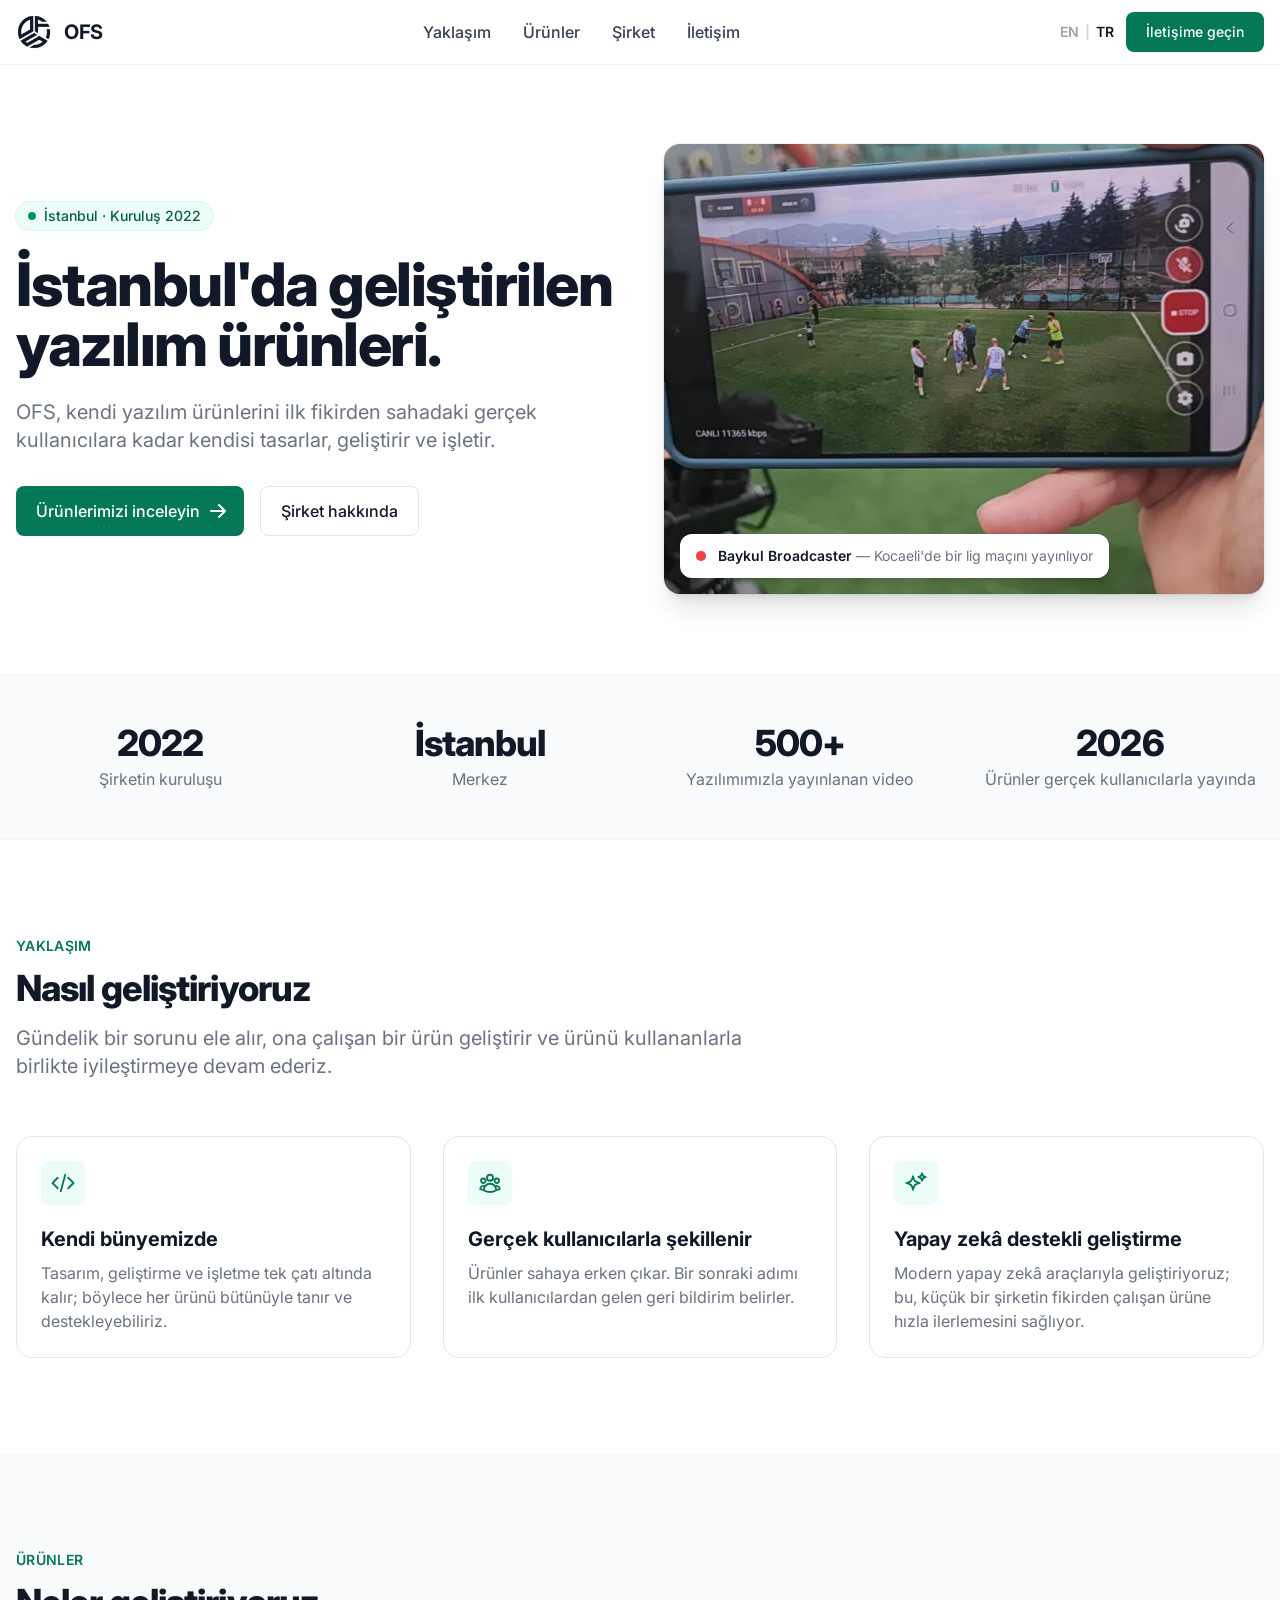
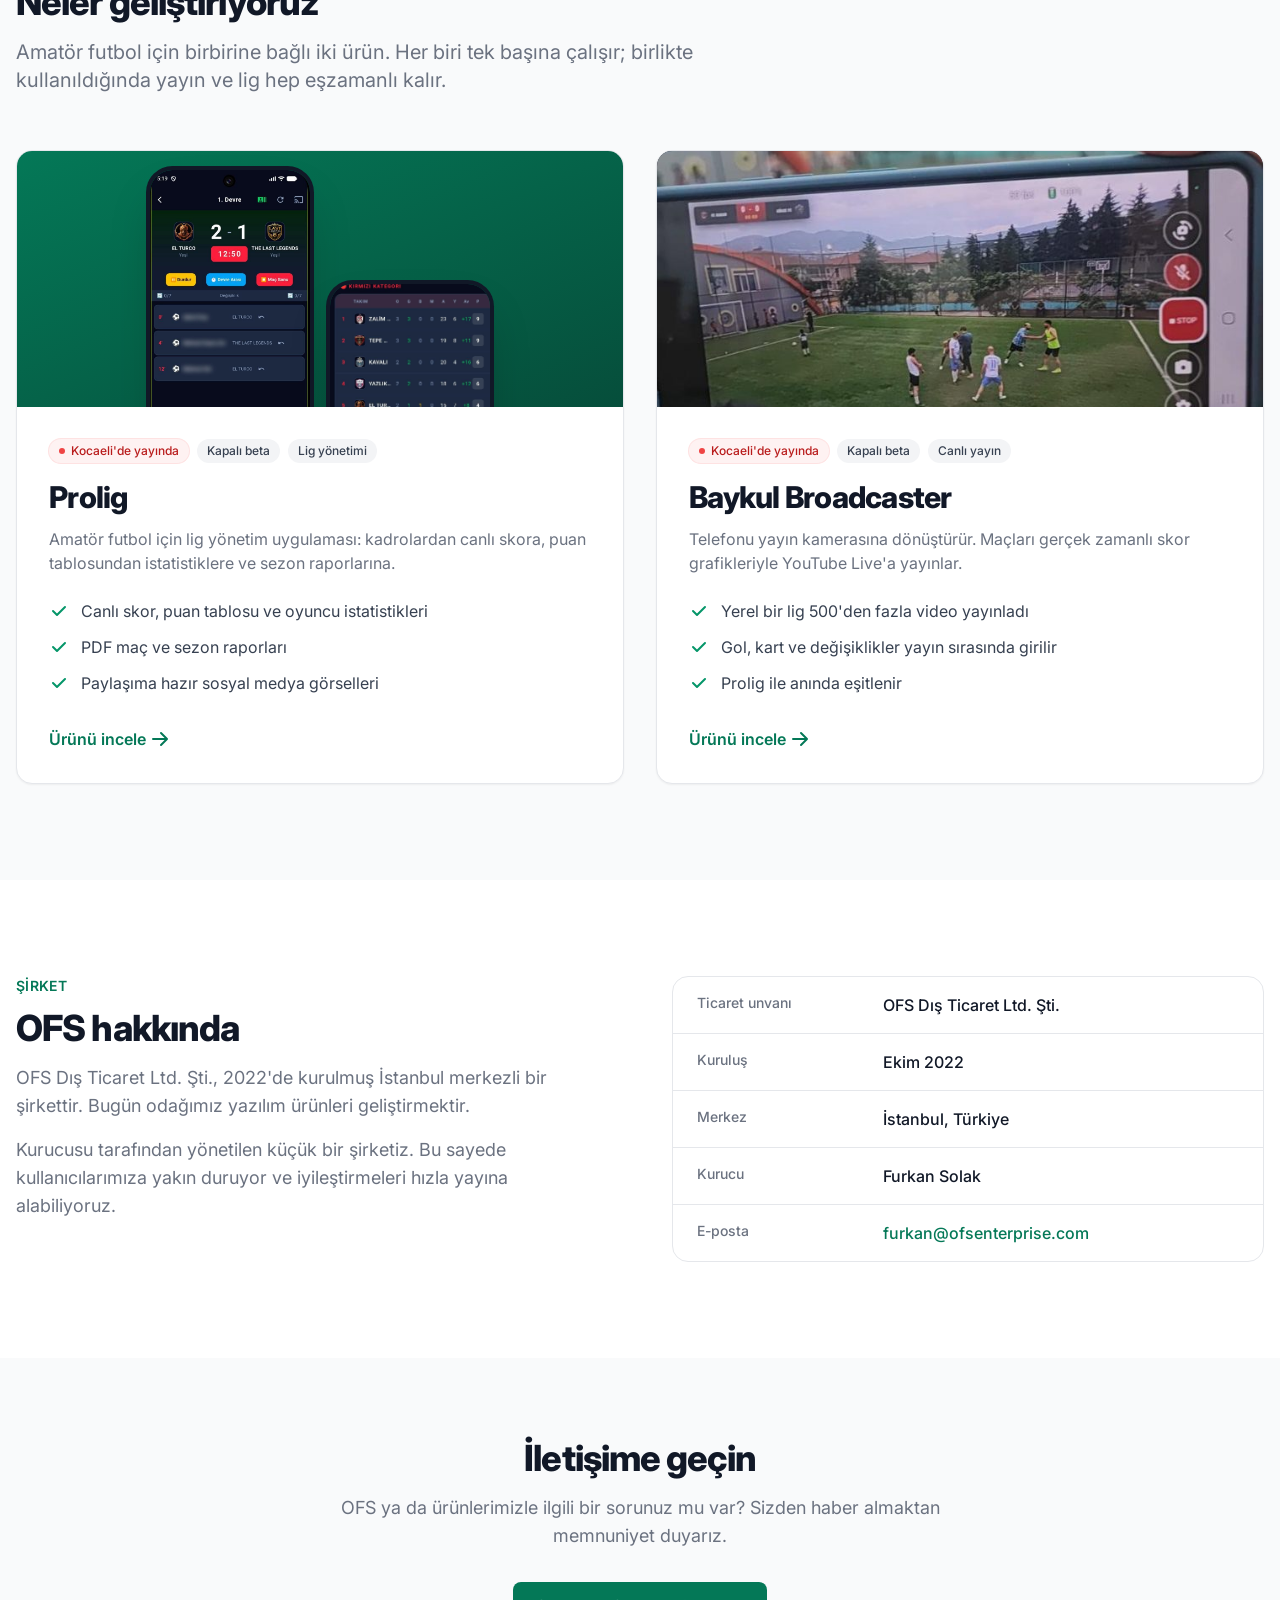
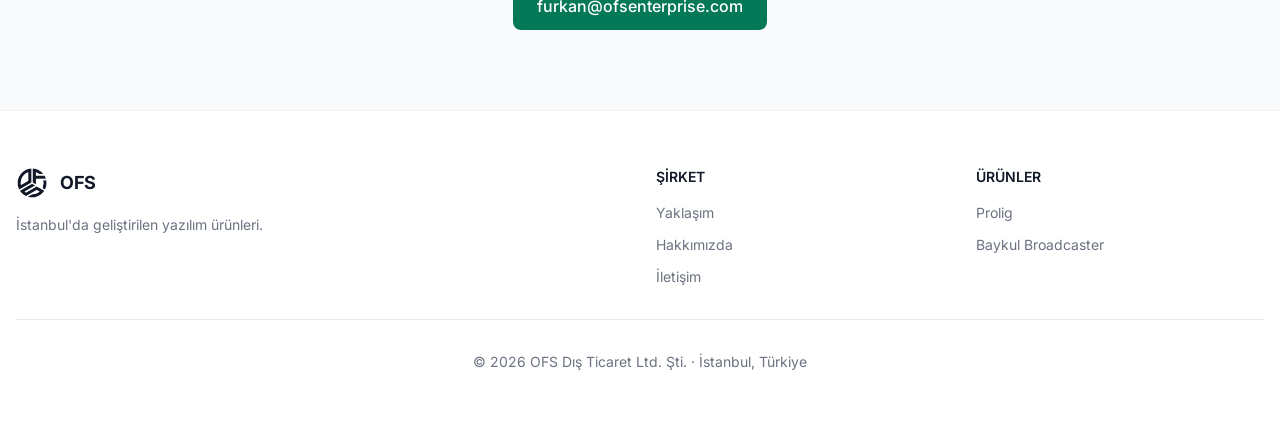
==== tr/index.html @ 73d11f39 "Add Turkish version with EN/TR language switcher - Turkish pages under /tr/ generated from the Engli" ====
<!DOCTYPE html>
<html lang="tr" class="scroll-smooth">
<head>
    <meta charset="UTF-8">
    <meta name="viewport" content="width=device-width, initial-scale=1.0">
    <title>OFS — İstanbul'da geliştirilen yazılım ürünleri</title>
    <meta name="description" content="OFS Dış Ticaret Ltd. Şti., kendi yazılım ürünlerini tasarlayan, geliştiren ve işleten İstanbul merkezli bir şirkettir.">

    <!-- www -> apex (path'i kaybetmeden) -->
    <script>
      if (window.location.hostname === 'www.ofsenterprise.com') {
        window.location.replace('https://ofsenterprise.com' + window.location.pathname + window.location.search + window.location.hash);
      }
    </script>

    <meta property="og:title" content="OFS — İstanbul&#x27;da geliştirilen yazılım ürünleri">
    <meta property="og:description" content="Kendi yazılım ürünlerini tasarlayan, geliştiren ve işleten İstanbul merkezli bir şirket.">
    <meta property="og:url" content="https://ofsenterprise.com/tr/">
    <meta property="og:type" content="website">
    <meta property="og:image" content="https://ofsenterprise.com/images/app/streaming-pitch.jpg">
    <link rel="icon" type="image/png" href="../images/favicon.png">

    <link rel="preconnect" href="https://fonts.googleapis.com">
    <link rel="preconnect" href="https://fonts.gstatic.com" crossorigin>
    <link href="https://fonts.googleapis.com/css2?family=Inter:wght@400;500;600;700;800&display=swap" rel="stylesheet">
    <link rel="alternate" hreflang="tr" href="https://ofsenterprise.com/tr/">
    <link rel="alternate" hreflang="en" href="https://ofsenterprise.com/">
    <link href="../assets/site.css" rel="stylesheet">
</head>
<body class="text-gray-900 antialiased bg-white">

    <header class="fixed z-30 w-full bg-white/90 backdrop-blur border-b border-gray-100">
        <nav class="py-3">
            <div class="flex flex-wrap items-center justify-between max-w-screen-xl px-4 mx-auto">
                <a href="/tr/" class="flex items-center">
                    <img src="../images/ofs-logo.png" class="mr-3 w-9 h-9" width="36" height="36" alt="OFS logosu">
                    <span class="self-center text-xl font-bold tracking-tight whitespace-nowrap">OFS</span>
                </a>
                <div class="flex items-center lg:order-2">
                    <div class="flex items-center mr-3 text-sm font-semibold" data-lang-switch><a href="../" hreflang="en" lang="en" class="text-gray-400 hover:text-emerald-700" title="English">EN</a><span class="mx-1.5 text-gray-300">|</span><span class="text-gray-900">TR</span></div>
                    <a href="#contact" class="hidden sm:inline-block text-white bg-emerald-700 hover:bg-emerald-800 focus:ring-4 focus:ring-emerald-300 font-medium rounded-lg text-sm px-4 lg:px-5 py-2 lg:py-2.5 focus:outline-none">İletişime geçin</a>
                    <button id="menu-toggle" type="button" class="inline-flex items-center p-2 ml-2 text-sm text-gray-500 rounded-lg lg:hidden hover:bg-gray-100 focus:outline-none focus:ring-2 focus:ring-gray-200" aria-controls="main-menu" aria-expanded="false">
                        <span class="sr-only">Menüyü aç</span>
                        <svg class="w-6 h-6" fill="currentColor" viewBox="0 0 20 20" xmlns="http://www.w3.org/2000/svg"><path fill-rule="evenodd" d="M3 5a1 1 0 011-1h12a1 1 0 110 2H4a1 1 0 01-1-1zM3 10a1 1 0 011-1h12a1 1 0 110 2H4a1 1 0 01-1-1zM3 15a1 1 0 011-1h12a1 1 0 110 2H4a1 1 0 01-1-1z" clip-rule="evenodd"></path></svg>
                    </button>
                </div>
                <div class="items-center justify-between hidden w-full lg:flex lg:w-auto lg:order-1" id="main-menu">
                    <ul class="flex flex-col mt-4 font-medium lg:flex-row lg:space-x-8 lg:mt-0">
                        <li><a href="#approach" class="block py-2 pl-3 pr-4 text-gray-700 border-b border-gray-100 hover:bg-gray-50 lg:hover:bg-transparent lg:border-0 lg:hover:text-emerald-700 lg:p-0">Yaklaşım</a></li>
                        <li><a href="#products" class="block py-2 pl-3 pr-4 text-gray-700 border-b border-gray-100 hover:bg-gray-50 lg:hover:bg-transparent lg:border-0 lg:hover:text-emerald-700 lg:p-0">Ürünler</a></li>
                        <li><a href="#company" class="block py-2 pl-3 pr-4 text-gray-700 border-b border-gray-100 hover:bg-gray-50 lg:hover:bg-transparent lg:border-0 lg:hover:text-emerald-700 lg:p-0">Şirket</a></li>
                        <li><a href="#contact" class="block py-2 pl-3 pr-4 text-gray-700 hover:bg-gray-50 lg:hover:bg-transparent lg:border-0 lg:hover:text-emerald-700 lg:p-0">İletişim</a></li>
                    </ul>
                </div>
            </div>
        </nav>
    </header>

    <!-- Hero -->
    <section class="bg-white">
        <div class="grid max-w-screen-xl px-4 pt-28 pb-12 mx-auto lg:gap-12 lg:py-20 lg:grid-cols-12 lg:pt-36">
            <div class="mr-auto place-self-center lg:col-span-6">
                <span class="inline-flex items-center px-3 py-1 mb-6 text-sm font-medium text-emerald-800 bg-emerald-50 rounded-full ring-1 ring-emerald-100">
                    <span class="w-2 h-2 mr-2 bg-emerald-600 rounded-full"></span>İstanbul · Kuruluş 2022
                </span>
                <h1 class="max-w-2xl mb-6 text-4xl font-extrabold leading-tight tracking-tight md:text-5xl xl:text-6xl">İstanbul'da geliştirilen yazılım ürünleri.</h1>
                <p class="max-w-xl mb-8 text-gray-500 md:text-lg lg:text-xl">OFS, kendi yazılım ürünlerini ilk fikirden sahadaki gerçek kullanıcılara kadar kendisi tasarlar, geliştirir ve işletir.</p>
                <div class="space-y-4 sm:flex sm:space-y-0 sm:space-x-4">
                    <a href="#products" class="inline-flex items-center justify-center w-full px-5 py-3 text-base font-medium text-center text-white bg-emerald-700 rounded-lg sm:w-auto hover:bg-emerald-800 focus:ring-4 focus:ring-emerald-300">
                        Ürünlerimizi inceleyin
                        <svg class="w-5 h-5 ml-2 -mr-1" fill="currentColor" viewBox="0 0 20 20" xmlns="http://www.w3.org/2000/svg"><path fill-rule="evenodd" d="M10.293 3.293a1 1 0 011.414 0l6 6a1 1 0 010 1.414l-6 6a1 1 0 01-1.414-1.414L14.586 11H3a1 1 0 110-2h11.586l-4.293-4.293a1 1 0 010-1.414z" clip-rule="evenodd"></path></svg>
                    </a>
                    <a href="#company" class="inline-flex items-center justify-center w-full px-5 py-3 text-base font-medium text-center text-gray-900 border border-gray-200 rounded-lg sm:w-auto hover:bg-gray-50 focus:ring-4 focus:ring-gray-100">Şirket hakkında</a>
                </div>
            </div>
            <div class="mt-12 lg:mt-0 lg:col-span-6">
                <figure class="relative">
                    <img class="object-cover w-full shadow-xl aspect-[4/3] rounded-2xl ring-1 ring-gray-900/5" src="../images/app/streaming-pitch.jpg" alt="Tripod üzerindeki bir telefon, Baykul Broadcaster ile amatör bir futbol maçını yayınlıyor">
                    <figcaption class="absolute flex items-center px-4 py-3 bg-white shadow-lg left-4 bottom-4 rounded-xl ring-1 ring-gray-900/5">
                        <span class="relative flex w-2.5 h-2.5 mr-3"><span class="absolute inline-flex w-full h-full bg-red-400 rounded-full opacity-75 animate-ping"></span><span class="relative inline-flex w-2.5 h-2.5 bg-red-500 rounded-full"></span></span>
                        <span class="text-sm"><span class="font-semibold">Baykul Broadcaster</span> <span class="text-gray-500">— Kocaeli'de bir lig maçını yayınlıyor</span></span>
                    </figcaption>
                </figure>
            </div>
        </div>
    </section>

    <!-- Facts -->
    <section class="bg-gray-50 border-y border-gray-100">
        <div class="max-w-screen-xl px-4 py-10 mx-auto lg:py-12">
            <dl class="grid grid-cols-2 gap-8 text-center lg:grid-cols-4">
                <div><dt class="text-3xl font-extrabold tracking-tight md:text-4xl">2022</dt><dd class="mt-1 text-gray-500">Şirketin kuruluşu</dd></div>
                <div><dt class="text-3xl font-extrabold tracking-tight md:text-4xl">İstanbul</dt><dd class="mt-1 text-gray-500">Merkez</dd></div>
                <div><dt class="text-3xl font-extrabold tracking-tight md:text-4xl">500+</dt><dd class="mt-1 text-gray-500">Yazılımımızla yayınlanan video</dd></div>
                <div><dt class="text-3xl font-extrabold tracking-tight md:text-4xl">2026</dt><dd class="mt-1 text-gray-500">Ürünler gerçek kullanıcılarla yayında</dd></div>
            </dl>
        </div>
    </section>

    <!-- Approach -->
    <section id="approach" class="bg-white scroll-mt-20">
        <div class="max-w-screen-xl px-4 py-16 mx-auto lg:py-24">
            <div class="max-w-screen-md mb-10 lg:mb-14">
                <p class="mb-3 text-sm font-semibold tracking-wide text-emerald-700 uppercase">Yaklaşım</p>
                <h2 class="mb-4 text-3xl font-extrabold tracking-tight md:text-4xl">Nasıl geliştiriyoruz</h2>
                <p class="text-gray-500 sm:text-xl">Gündelik bir sorunu ele alır, ona çalışan bir ürün geliştirir ve ürünü kullananlarla birlikte iyileştirmeye devam ederiz.</p>
            </div>
            <div class="grid gap-8 md:grid-cols-3">
                <div class="p-6 border border-gray-200 rounded-2xl">
                    <div class="flex items-center justify-center w-11 h-11 mb-5 rounded-lg bg-emerald-50 text-emerald-700">
                        <svg class="w-6 h-6" fill="none" stroke="currentColor" stroke-width="1.8" viewBox="0 0 24 24"><path stroke-linecap="round" stroke-linejoin="round" d="M17.25 6.75L22.5 12l-5.25 5.25m-10.5 0L1.5 12l5.25-5.25m7.5-3l-4.5 16.5"/></svg>
                    </div>
                    <h3 class="mb-2 text-xl font-bold">Kendi bünyemizde</h3>
                    <p class="text-gray-500">Tasarım, geliştirme ve işletme tek çatı altında kalır; böylece her ürünü bütünüyle tanır ve destekleyebiliriz.</p>
                </div>
                <div class="p-6 border border-gray-200 rounded-2xl">
                    <div class="flex items-center justify-center w-11 h-11 mb-5 rounded-lg bg-emerald-50 text-emerald-700">
                        <svg class="w-6 h-6" fill="none" stroke="currentColor" stroke-width="1.8" viewBox="0 0 24 24"><path stroke-linecap="round" stroke-linejoin="round" d="M18 18.72a9.094 9.094 0 003.741-.479 3 3 0 00-4.682-2.72m.94 3.198l.001.031c0 .225-.012.447-.037.666A11.944 11.944 0 0112 21c-2.17 0-4.207-.576-5.963-1.584A6.062 6.062 0 016 18.719m12 0a5.971 5.971 0 00-.941-3.197m0 0A5.995 5.995 0 0012 12.75a5.995 5.995 0 00-5.058 2.772m0 0a3 3 0 00-4.681 2.72 8.986 8.986 0 003.74.477m.94-3.197a5.971 5.971 0 00-.94 3.197M15 6.75a3 3 0 11-6 0 3 3 0 016 0zm6 3a2.25 2.25 0 11-4.5 0 2.25 2.25 0 014.5 0zm-13.5 0a2.25 2.25 0 11-4.5 0 2.25 2.25 0 014.5 0z"/></svg>
                    </div>
                    <h3 class="mb-2 text-xl font-bold">Gerçek kullanıcılarla şekillenir</h3>
                    <p class="text-gray-500">Ürünler sahaya erken çıkar. Bir sonraki adımı ilk kullanıcılardan gelen geri bildirim belirler.</p>
                </div>
                <div class="p-6 border border-gray-200 rounded-2xl">
                    <div class="flex items-center justify-center w-11 h-11 mb-5 rounded-lg bg-emerald-50 text-emerald-700">
                        <svg class="w-6 h-6" fill="none" stroke="currentColor" stroke-width="1.8" viewBox="0 0 24 24"><path stroke-linecap="round" stroke-linejoin="round" d="M9.813 15.904L9 18.75l-.813-2.846a4.5 4.5 0 00-3.09-3.09L2.25 12l2.846-.813a4.5 4.5 0 003.09-3.09L9 5.25l.813 2.846a4.5 4.5 0 003.09 3.09L15.75 12l-2.846.813a4.5 4.5 0 00-3.09 3.09zM18.259 8.715L18 9.75l-.259-1.035a3.375 3.375 0 00-2.455-2.456L14.25 6l1.036-.259a3.375 3.375 0 002.455-2.456L18 2.25l.259 1.035a3.375 3.375 0 002.456 2.456L21.75 6l-1.035.259a3.375 3.375 0 00-2.456 2.456z"/></svg>
                    </div>
                    <h3 class="mb-2 text-xl font-bold">Yapay zekâ destekli geliştirme</h3>
                    <p class="text-gray-500">Modern yapay zekâ araçlarıyla geliştiriyoruz; bu, küçük bir şirketin fikirden çalışan ürüne hızla ilerlemesini sağlıyor.</p>
                </div>
            </div>
        </div>
    </section>

    <!-- Products -->
    <section id="products" class="bg-gray-50 scroll-mt-20">
        <div class="max-w-screen-xl px-4 py-16 mx-auto lg:py-24">
            <div class="max-w-screen-md mb-10 lg:mb-14">
                <p class="mb-3 text-sm font-semibold tracking-wide text-emerald-700 uppercase">Ürünler</p>
                <h2 class="mb-4 text-3xl font-extrabold tracking-tight md:text-4xl">Neler geliştiriyoruz</h2>
                <p class="text-gray-500 sm:text-xl">Amatör futbol için birbirine bağlı iki ürün. Her biri tek başına çalışır; birlikte kullanıldığında yayın ve lig hep eşzamanlı kalır.</p>
            </div>

            <div class="grid gap-8 lg:grid-cols-2">
                <a href="prolig.html" class="flex flex-col overflow-hidden transition bg-white border border-gray-200 shadow-sm group rounded-2xl hover:shadow-lg hover:border-emerald-200">
                    <div class="flex items-end justify-center h-64 px-8 pt-8 overflow-hidden bg-gradient-to-br from-emerald-700 to-emerald-900">
                        <img class="w-40 -mb-28 shadow-2xl rounded-[1.4rem] ring-4 ring-gray-900" src="../images/app/live-scoring.jpg" alt="Prolig canlı skor ekranı" loading="lazy">
                        <img class="w-40 ml-5 -mb-40 shadow-2xl rounded-[1.4rem] ring-4 ring-gray-900" src="../images/app/standings.jpg" alt="Prolig puan tablosu ekranı" loading="lazy">
                    </div>
                    <div class="flex flex-col flex-1 p-8">
                        <div class="flex flex-wrap items-center gap-2 mb-4">
                            <span class="inline-flex items-center px-2.5 py-1 text-xs font-medium text-red-700 bg-red-50 rounded-full ring-1 ring-red-100"><span class="w-1.5 h-1.5 mr-1.5 bg-red-500 rounded-full"></span>Kocaeli'de yayında</span>
                            <span class="px-2.5 py-1 text-xs font-medium text-gray-700 bg-gray-100 rounded-full">Kapalı beta</span>
                            <span class="px-2.5 py-1 text-xs font-medium text-gray-700 bg-gray-100 rounded-full">Lig yönetimi</span>
                        </div>
                        <h3 class="mb-3 text-2xl font-extrabold tracking-tight md:text-3xl">Prolig</h3>
                        <p class="mb-6 text-gray-500">Amatör futbol için lig yönetim uygulaması: kadrolardan canlı skora, puan tablosundan istatistiklere ve sezon raporlarına.</p>
                        <ul class="mb-8 space-y-3 text-gray-700">
                            <li class="flex"><svg class="flex-shrink-0 w-5 h-5 mt-0.5 mr-3 text-emerald-600" fill="currentColor" viewBox="0 0 20 20"><path fill-rule="evenodd" d="M16.707 5.293a1 1 0 010 1.414l-8 8a1 1 0 01-1.414 0l-4-4a1 1 0 011.414-1.414L8 12.586l7.293-7.293a1 1 0 011.414 0z" clip-rule="evenodd"></path></svg><span>Canlı skor, puan tablosu ve oyuncu istatistikleri</span></li>
                            <li class="flex"><svg class="flex-shrink-0 w-5 h-5 mt-0.5 mr-3 text-emerald-600" fill="currentColor" viewBox="0 0 20 20"><path fill-rule="evenodd" d="M16.707 5.293a1 1 0 010 1.414l-8 8a1 1 0 01-1.414 0l-4-4a1 1 0 011.414-1.414L8 12.586l7.293-7.293a1 1 0 011.414 0z" clip-rule="evenodd"></path></svg><span>PDF maç ve sezon raporları</span></li>
                            <li class="flex"><svg class="flex-shrink-0 w-5 h-5 mt-0.5 mr-3 text-emerald-600" fill="currentColor" viewBox="0 0 20 20"><path fill-rule="evenodd" d="M16.707 5.293a1 1 0 010 1.414l-8 8a1 1 0 01-1.414 0l-4-4a1 1 0 011.414-1.414L8 12.586l7.293-7.293a1 1 0 011.414 0z" clip-rule="evenodd"></path></svg><span>Paylaşıma hazır sosyal medya görselleri</span></li>
                        </ul>
                        <span class="inline-flex items-center mt-auto font-semibold text-emerald-700 group-hover:text-emerald-800">Ürünü incele<svg class="w-5 h-5 ml-1 transition group-hover:translate-x-1" fill="currentColor" viewBox="0 0 20 20"><path fill-rule="evenodd" d="M10.293 3.293a1 1 0 011.414 0l6 6a1 1 0 010 1.414l-6 6a1 1 0 01-1.414-1.414L14.586 11H3a1 1 0 110-2h11.586l-4.293-4.293a1 1 0 010-1.414z" clip-rule="evenodd"></path></svg></span>
                    </div>
                </a>
                <a href="baykul.html" class="flex flex-col overflow-hidden transition bg-white border border-gray-200 shadow-sm group rounded-2xl hover:shadow-lg hover:border-emerald-200">
                    <div class="h-64 overflow-hidden bg-gray-900">
                        <img class="object-cover w-full h-full" style="object-position:center 38%" src="../images/app/streaming-pitch.jpg" alt="Baykul Broadcaster, tripod üzerindeki bir telefondan maç yayınlıyor" loading="lazy">
                    </div>
                    <div class="flex flex-col flex-1 p-8">
                        <div class="flex flex-wrap items-center gap-2 mb-4">
                            <span class="inline-flex items-center px-2.5 py-1 text-xs font-medium text-red-700 bg-red-50 rounded-full ring-1 ring-red-100"><span class="w-1.5 h-1.5 mr-1.5 bg-red-500 rounded-full"></span>Kocaeli'de yayında</span>
                            <span class="px-2.5 py-1 text-xs font-medium text-gray-700 bg-gray-100 rounded-full">Kapalı beta</span>
                            <span class="px-2.5 py-1 text-xs font-medium text-gray-700 bg-gray-100 rounded-full">Canlı yayın</span>
                        </div>
                        <h3 class="mb-3 text-2xl font-extrabold tracking-tight md:text-3xl">Baykul Broadcaster</h3>
                        <p class="mb-6 text-gray-500">Telefonu yayın kamerasına dönüştürür. Maçları gerçek zamanlı skor grafikleriyle YouTube Live'a yayınlar.</p>
                        <ul class="mb-8 space-y-3 text-gray-700">
                            <li class="flex"><svg class="flex-shrink-0 w-5 h-5 mt-0.5 mr-3 text-emerald-600" fill="currentColor" viewBox="0 0 20 20"><path fill-rule="evenodd" d="M16.707 5.293a1 1 0 010 1.414l-8 8a1 1 0 01-1.414 0l-4-4a1 1 0 011.414-1.414L8 12.586l7.293-7.293a1 1 0 011.414 0z" clip-rule="evenodd"></path></svg><span>Yerel bir lig 500'den fazla video yayınladı</span></li>
                            <li class="flex"><svg class="flex-shrink-0 w-5 h-5 mt-0.5 mr-3 text-emerald-600" fill="currentColor" viewBox="0 0 20 20"><path fill-rule="evenodd" d="M16.707 5.293a1 1 0 010 1.414l-8 8a1 1 0 01-1.414 0l-4-4a1 1 0 011.414-1.414L8 12.586l7.293-7.293a1 1 0 011.414 0z" clip-rule="evenodd"></path></svg><span>Gol, kart ve değişiklikler yayın sırasında girilir</span></li>
                            <li class="flex"><svg class="flex-shrink-0 w-5 h-5 mt-0.5 mr-3 text-emerald-600" fill="currentColor" viewBox="0 0 20 20"><path fill-rule="evenodd" d="M16.707 5.293a1 1 0 010 1.414l-8 8a1 1 0 01-1.414 0l-4-4a1 1 0 011.414-1.414L8 12.586l7.293-7.293a1 1 0 011.414 0z" clip-rule="evenodd"></path></svg><span>Prolig ile anında eşitlenir</span></li>
                        </ul>
                        <span class="inline-flex items-center mt-auto font-semibold text-emerald-700 group-hover:text-emerald-800">Ürünü incele<svg class="w-5 h-5 ml-1 transition group-hover:translate-x-1" fill="currentColor" viewBox="0 0 20 20"><path fill-rule="evenodd" d="M10.293 3.293a1 1 0 011.414 0l6 6a1 1 0 010 1.414l-6 6a1 1 0 01-1.414-1.414L14.586 11H3a1 1 0 110-2h11.586l-4.293-4.293a1 1 0 010-1.414z" clip-rule="evenodd"></path></svg></span>
                    </div>
                </a>
            </div>
        </div>
    </section>

    <!-- Company -->
    <section id="company" class="bg-white scroll-mt-20">
        <div class="items-start max-w-screen-xl gap-16 px-4 py-16 mx-auto lg:grid lg:grid-cols-2 lg:py-24">
            <div>
                <p class="mb-3 text-sm font-semibold tracking-wide text-emerald-700 uppercase">Şirket</p>
                <h2 class="mb-4 text-3xl font-extrabold tracking-tight md:text-4xl">OFS hakkında</h2>
                <p class="mb-4 text-gray-500 md:text-lg">OFS Dış Ticaret Ltd. Şti., 2022'de kurulmuş İstanbul merkezli bir şirkettir. Bugün odağımız yazılım ürünleri geliştirmektir.</p>
                <p class="text-gray-500 md:text-lg">Kurucusu tarafından yönetilen küçük bir şirketiz. Bu sayede kullanıcılarımıza yakın duruyor ve iyileştirmeleri hızla yayına alabiliyoruz.</p>
            </div>
            <div class="mt-10 lg:mt-0">
                <dl class="overflow-hidden border border-gray-200 divide-y divide-gray-200 rounded-2xl">
                    <div class="grid grid-cols-3 gap-4 px-6 py-4"><dt class="text-sm font-medium text-gray-500">Ticaret unvanı</dt><dd class="col-span-2 font-medium">OFS Dış Ticaret Ltd. Şti.</dd></div>
                    <div class="grid grid-cols-3 gap-4 px-6 py-4"><dt class="text-sm font-medium text-gray-500">Kuruluş</dt><dd class="col-span-2 font-medium">Ekim 2022</dd></div>
                    <div class="grid grid-cols-3 gap-4 px-6 py-4"><dt class="text-sm font-medium text-gray-500">Merkez</dt><dd class="col-span-2 font-medium">İstanbul, Türkiye</dd></div>
                    <div class="grid grid-cols-3 gap-4 px-6 py-4"><dt class="text-sm font-medium text-gray-500">Kurucu</dt><dd class="col-span-2 font-medium">Furkan Solak</dd></div>
                    <div class="grid grid-cols-3 gap-4 px-6 py-4"><dt class="text-sm font-medium text-gray-500">E-posta</dt><dd class="col-span-2 font-medium"><a class="text-emerald-700 hover:underline" href="mailto:furkan@ofsenterprise.com">furkan@ofsenterprise.com</a></dd></div>
                </dl>
            </div>
        </div>
    </section>

    <!-- CTA -->
    <section id="contact" class="bg-gray-50 scroll-mt-20">
        <div class="max-w-screen-xl px-4 py-16 mx-auto lg:py-20">
            <div class="max-w-screen-sm mx-auto text-center">
                <h2 class="mb-4 text-3xl font-extrabold tracking-tight md:text-4xl">İletişime geçin</h2>
                <p class="mb-8 text-gray-500 md:text-lg">OFS ya da ürünlerimizle ilgili bir sorunuz mu var? Sizden haber almaktan memnuniyet duyarız.</p>
                <a href="mailto:furkan@ofsenterprise.com" class="inline-flex items-center justify-center px-6 py-3 text-base font-medium text-white bg-emerald-700 rounded-lg hover:bg-emerald-800 focus:ring-4 focus:ring-emerald-300">furkan@ofsenterprise.com</a>
            </div>
        </div>
    </section>

    <footer class="bg-white border-t border-gray-100">
        <div class="max-w-screen-xl p-4 py-10 mx-auto lg:py-14">
            <div class="grid grid-cols-2 gap-8 md:grid-cols-4">
                <div class="col-span-2">
                    <a href="/tr/" class="flex items-center mb-4">
                        <img src="../images/ofs-logo.png" class="w-8 h-8 mr-3" width="32" height="32" alt="OFS logosu">
                        <span class="text-lg font-bold tracking-tight">OFS</span>
                    </a>
                    <p class="max-w-xs text-sm text-gray-500">İstanbul'da geliştirilen yazılım ürünleri.</p>
                </div>
                <div>
                    <h3 class="mb-4 text-sm font-semibold text-gray-900 uppercase">Şirket</h3>
                    <ul class="space-y-3 text-sm text-gray-500">
                        <li><a href="#approach" class="hover:text-gray-900">Yaklaşım</a></li>
                        <li><a href="#company" class="hover:text-gray-900">Hakkımızda</a></li>
                        <li><a href="#contact" class="hover:text-gray-900">İletişim</a></li>
                    </ul>
                </div>
                <div>
                    <h3 class="mb-4 text-sm font-semibold text-gray-900 uppercase">Ürünler</h3>
                    <ul class="space-y-3 text-sm text-gray-500">
                        <li><a href="prolig.html" class="hover:text-gray-900">Prolig</a></li>
                        <li><a href="baykul.html" class="hover:text-gray-900">Baykul Broadcaster</a></li>
                    </ul>
                </div>
            </div>
            <hr class="my-8 border-gray-200">
            <p class="text-sm text-center text-gray-500">© <script>document.write(new Date().getFullYear())</script> OFS Dış Ticaret Ltd. Şti. · İstanbul, Türkiye</p>
        </div>
    </footer>

    <script>
      (function () {
        var b = document.getElementById('menu-toggle'), m = document.getElementById('main-menu');
        b.addEventListener('click', function () { var open = m.classList.toggle('hidden') === false; b.setAttribute('aria-expanded', open); });
        m.querySelectorAll('a').forEach(function (a) { a.addEventListener('click', function () { m.classList.add('hidden'); }); });
      })();
    </script>
</body>
</html>
---- assets/site.css ----
/*! tailwindcss v3.1.4 | MIT License | https://tailwindcss.com*/*,:after,:before{box-sizing:border-box;border:0 solid #e5e7eb}:after,:before{--tw-content:""}html{line-height:1.5;-webkit-text-size-adjust:100%;-moz-tab-size:4;-o-tab-size:4;tab-size:4;font-family:Inter,ui-sans-serif,system-ui,-apple-system,Segoe UI,Roboto,Helvetica Neue,Arial,sans-serif}body{margin:0;line-height:inherit}hr{height:0;color:inherit;border-top-width:1px}abbr:where([title]){-webkit-text-decoration:underline dotted;text-decoration:underline dotted}h1,h2,h3,h4,h5,h6{font-size:inherit;font-weight:inherit}a{color:inherit;text-decoration:inherit}b,strong{font-weight:bolder}code,kbd,pre,samp{font-family:ui-monospace,SFMono-Regular,Menlo,Monaco,Consolas,Liberation Mono,Courier New,monospace;font-size:1em}small{font-size:80%}sub,sup{font-size:75%;line-height:0;position:relative;vertical-align:initial}sub{bottom:-.25em}sup{top:-.5em}table{text-indent:0;border-color:inherit;border-collapse:collapse}button,input,optgroup,select,textarea{font-family:inherit;font-size:100%;font-weight:inherit;line-height:inherit;color:inherit;margin:0;padding:0}button,select{text-transform:none}[type=button],[type=reset],[type=submit],button{-webkit-appearance:button;background-color:initial;background-image:none}:-moz-focusring{outline:auto}:-moz-ui-invalid{box-shadow:none}progress{vertical-align:initial}::-webkit-inner-spin-button,::-webkit-outer-spin-button{height:auto}[type=search]{-webkit-appearance:textfield;outline-offset:-2px}::-webkit-search-decoration{-webkit-appearance:none}::-webkit-file-upload-button{-webkit-appearance:button;font:inherit}summary{display:list-item}blockquote,dd,dl,figure,h1,h2,h3,h4,h5,h6,hr,p,pre{margin:0}fieldset{margin:0}fieldset,legend{padding:0}menu,ol,ul{list-style:none;margin:0;padding:0}textarea{resize:vertical}input::-moz-placeholder,textarea::-moz-placeholder{opacity:1;color:#9ca3af}input:-ms-input-placeholder,textarea:-ms-input-placeholder{opacity:1;color:#9ca3af}input::placeholder,textarea::placeholder{opacity:1;color:#9ca3af}[role=button],button{cursor:pointer}:disabled{cursor:default}audio,canvas,embed,iframe,img,object,svg,video{display:block;vertical-align:middle}img,video{max-width:100%;height:auto}*,:after,:before{--tw-border-spacing-x:0;--tw-border-spacing-y:0;--tw-translate-x:0;--tw-translate-y:0;--tw-rotate:0;--tw-skew-x:0;--tw-skew-y:0;--tw-scale-x:1;--tw-scale-y:1;--tw-pan-x: ;--tw-pan-y: ;--tw-pinch-zoom: ;--tw-scroll-snap-strictness:proximity;--tw-ordinal: ;--tw-slashed-zero: ;--tw-numeric-figure: ;--tw-numeric-spacing: ;--tw-numeric-fraction: ;--tw-ring-inset: ;--tw-ring-offset-width:0px;--tw-ring-offset-color:#fff;--tw-ring-color:#3b82f680;--tw-ring-offset-shadow:0 0 #0000;--tw-ring-shadow:0 0 #0000;--tw-shadow:0 0 #0000;--tw-shadow-colored:0 0 #0000;--tw-blur: ;--tw-brightness: ;--tw-contrast: ;--tw-grayscale: ;--tw-hue-rotate: ;--tw-invert: ;--tw-saturate: ;--tw-sepia: ;--tw-drop-shadow: ;--tw-backdrop-blur: ;--tw-backdrop-brightness: ;--tw-backdrop-contrast: ;--tw-backdrop-grayscale: ;--tw-backdrop-hue-rotate: ;--tw-backdrop-invert: ;--tw-backdrop-opacity: ;--tw-backdrop-saturate: ;--tw-backdrop-sepia: }::-webkit-backdrop{--tw-border-spacing-x:0;--tw-border-spacing-y:0;--tw-translate-x:0;--tw-translate-y:0;--tw-rotate:0;--tw-skew-x:0;--tw-skew-y:0;--tw-scale-x:1;--tw-scale-y:1;--tw-pan-x: ;--tw-pan-y: ;--tw-pinch-zoom: ;--tw-scroll-snap-strictness:proximity;--tw-ordinal: ;--tw-slashed-zero: ;--tw-numeric-figure: ;--tw-numeric-spacing: ;--tw-numeric-fraction: ;--tw-ring-inset: ;--tw-ring-offset-width:0px;--tw-ring-offset-color:#fff;--tw-ring-color:#3b82f680;--tw-ring-offset-shadow:0 0 #0000;--tw-ring-shadow:0 0 #0000;--tw-shadow:0 0 #0000;--tw-shadow-colored:0 0 #0000;--tw-blur: ;--tw-brightness: ;--tw-contrast: ;--tw-grayscale: ;--tw-hue-rotate: ;--tw-invert: ;--tw-saturate: ;--tw-sepia: ;--tw-drop-shadow: ;--tw-backdrop-blur: ;--tw-backdrop-brightness: ;--tw-backdrop-contrast: ;--tw-backdrop-grayscale: ;--tw-backdrop-hue-rotate: ;--tw-backdrop-invert: ;--tw-backdrop-opacity: ;--tw-backdrop-saturate: ;--tw-backdrop-sepia: }::backdrop{--tw-border-spacing-x:0;--tw-border-spacing-y:0;--tw-translate-x:0;--tw-translate-y:0;--tw-rotate:0;--tw-skew-x:0;--tw-skew-y:0;--tw-scale-x:1;--tw-scale-y:1;--tw-pan-x: ;--tw-pan-y: ;--tw-pinch-zoom: ;--tw-scroll-snap-strictness:proximity;--tw-ordinal: ;--tw-slashed-zero: ;--tw-numeric-figure: ;--tw-numeric-spacing: ;--tw-numeric-fraction: ;--tw-ring-inset: ;--tw-ring-offset-width:0px;--tw-ring-offset-color:#fff;--tw-ring-color:#3b82f680;--tw-ring-offset-shadow:0 0 #0000;--tw-ring-shadow:0 0 #0000;--tw-shadow:0 0 #0000;--tw-shadow-colored:0 0 #0000;--tw-blur: ;--tw-brightness: ;--tw-contrast: ;--tw-grayscale: ;--tw-hue-rotate: ;--tw-invert: ;--tw-saturate: ;--tw-sepia: ;--tw-drop-shadow: ;--tw-backdrop-blur: ;--tw-backdrop-brightness: ;--tw-backdrop-contrast: ;--tw-backdrop-grayscale: ;--tw-backdrop-hue-rotate: ;--tw-backdrop-invert: ;--tw-backdrop-opacity: ;--tw-backdrop-saturate: ;--tw-backdrop-sepia: }.sr-only{position:absolute;width:1px;height:1px;padding:0;margin:-1px;overflow:hidden;clip:rect(0,0,0,0);white-space:nowrap;border-width:0}.fixed{position:fixed}.absolute{position:absolute}.relative{position:relative}.inset-0{top:0;right:0;bottom:0;left:0}.-inset-6{top:-1.5rem;right:-1.5rem;bottom:-1.5rem;left:-1.5rem}.left-4{left:1rem}.bottom-4{bottom:1rem}.top-1\/2{top:50%}.left-1\/2{left:50%}.left-5{left:1.25rem}.bottom-5{bottom:1.25rem}.-left-3{left:-.75rem}.z-30{z-index:30}.col-span-2{grid-column:span 2/span 2}.mx-auto{margin-left:auto;margin-right:auto}.mx-3{margin-left:.75rem;margin-right:.75rem}.mx-1\.5{margin-left:.375rem;margin-right:.375rem}.mx-1{margin-left:.25rem;margin-right:.25rem}.my-8{margin-top:2rem;margin-bottom:2rem}.mr-3{margin-right:.75rem}.ml-2{margin-left:.5rem}.mt-4{margin-top:1rem}.mr-auto{margin-right:auto}.mb-6{margin-bottom:1.5rem}.mr-2{margin-right:.5rem}.mb-8{margin-bottom:2rem}.-ml-1{margin-left:-.25rem}.mt-12{margin-top:3rem}.mt-1{margin-top:.25rem}.mb-10{margin-bottom:2.5rem}.mb-3{margin-bottom:.75rem}.mb-4{margin-bottom:1rem}.mb-5{margin-bottom:1.25rem}.mt-0\.5{margin-top:.125rem}.mt-0{margin-top:0}.mt-16{margin-top:4rem}.mb-2{margin-bottom:.5rem}.mt-10{margin-top:2.5rem}.ml-1{margin-left:.25rem}.-mr-1{margin-right:-.25rem}.-mb-28{margin-bottom:-7rem}.ml-5{margin-left:1.25rem}.-mb-40{margin-bottom:-10rem}.mr-1\.5{margin-right:.375rem}.mr-1{margin-right:.25rem}.mt-auto{margin-top:auto}.ml-3{margin-left:.75rem}.ml-8{margin-left:2rem}.block{display:block}.flex{display:flex}.inline-flex{display:inline-flex}.table{display:table}.grid{display:grid}.hidden{display:none}.aspect-\[4\/5\]{aspect-ratio:4/5}.aspect-video{aspect-ratio:16/9}.aspect-\[4\/3\]{aspect-ratio:4/3}.aspect-\[9\/16\]{aspect-ratio:9/16}.h-9{height:2.25rem}.h-6{height:1.5rem}.h-2{height:.5rem}.h-full{height:100%}.h-5{height:1.25rem}.h-2\.5{height:.625rem}.h-10{height:2.5rem}.h-20{height:5rem}.h-8{height:2rem}.h-56{height:14rem}.h-11{height:2.75rem}.h-64{height:16rem}.h-1\.5{height:.375rem}.h-1{height:.25rem}.h-3\.5{height:.875rem}.h-3{height:.75rem}.w-full{width:100%}.w-9{width:2.25rem}.w-6{width:1.5rem}.w-2{width:.5rem}.w-5{width:1.25rem}.w-2\.5{width:.625rem}.w-10{width:2.5rem}.w-20{width:5rem}.w-8{width:2rem}.w-11{width:2.75rem}.w-40{width:10rem}.w-1\.5{width:.375rem}.w-1{width:.25rem}.w-64{width:16rem}.w-3\.5{width:.875rem}.w-3{width:.75rem}.max-w-screen-xl{max-width:1280px}.max-w-2xl{max-width:42rem}.max-w-xl{max-width:36rem}.max-w-md{max-width:28rem}.max-w-screen-md{max-width:768px}.max-w-screen-sm{max-width:640px}.max-w-xs{max-width:20rem}.flex-1{flex:1 1 0%}.flex-shrink-0{flex-shrink:0}.-translate-x-1\/2{--tw-translate-x:-50%}.-translate-x-1\/2,.-translate-y-1\/2{transform:translate(var(--tw-translate-x),var(--tw-translate-y)) rotate(var(--tw-rotate)) skewX(var(--tw-skew-x)) skewY(var(--tw-skew-y)) scaleX(var(--tw-scale-x)) scaleY(var(--tw-scale-y))}.-translate-y-1\/2{--tw-translate-y:-50%}@-webkit-keyframes ping{75%,to{transform:scale(2);opacity:0}}@keyframes ping{75%,to{transform:scale(2);opacity:0}}.animate-ping{-webkit-animation:ping 1s cubic-bezier(0,0,.2,1) infinite;animation:ping 1s cubic-bezier(0,0,.2,1) infinite}.scroll-mt-20{scroll-margin-top:5rem}.grid-cols-2{grid-template-columns:repeat(2,minmax(0,1fr))}.grid-cols-3{grid-template-columns:repeat(3,minmax(0,1fr))}.flex-col{flex-direction:column}.flex-wrap{flex-wrap:wrap}.items-start{align-items:flex-start}.items-end{align-items:flex-end}.items-center{align-items:center}.justify-center{justify-content:center}.justify-between{justify-content:space-between}.gap-8{gap:2rem}.gap-12{gap:3rem}.gap-3{gap:.75rem}.gap-16{gap:4rem}.gap-2{gap:.5rem}.gap-4{gap:1rem}.gap-6{gap:1.5rem}.space-y-4>:not([hidden])~:not([hidden]){--tw-space-y-reverse:0;margin-top:calc(1rem*(1 - var(--tw-space-y-reverse)));margin-bottom:calc(1rem*var(--tw-space-y-reverse))}.space-y-3>:not([hidden])~:not([hidden]){--tw-space-y-reverse:0;margin-top:calc(.75rem*(1 - var(--tw-space-y-reverse)));margin-bottom:calc(.75rem*var(--tw-space-y-reverse))}.divide-y>:not([hidden])~:not([hidden]){--tw-divide-y-reverse:0;border-top-width:calc(1px*(1 - var(--tw-divide-y-reverse)));border-bottom-width:calc(1px*var(--tw-divide-y-reverse))}.divide-gray-200>:not([hidden])~:not([hidden]){--tw-divide-opacity:1;border-color:rgb(229 231 235/var(--tw-divide-opacity))}.place-self-center{place-self:center}.self-center{align-self:center}.overflow-hidden{overflow:hidden}.scroll-smooth{scroll-behavior:smooth}.whitespace-nowrap{white-space:nowrap}.rounded-lg{border-radius:.5rem}.rounded-full{border-radius:9999px}.rounded-2xl{border-radius:1rem}.rounded-xl{border-radius:.75rem}.rounded-\[1\.4rem\]{border-radius:1.4rem}.rounded-\[2rem\]{border-radius:2rem}.border{border-width:1px}.border-2{border-width:2px}.border-y{border-top-width:1px}.border-b,.border-y{border-bottom-width:1px}.border-t{border-top-width:1px}.border-l{border-left-width:1px}.border-gray-100{--tw-border-opacity:1;border-color:rgb(243 244 246/var(--tw-border-opacity))}.border-gray-200{--tw-border-opacity:1;border-color:rgb(229 231 235/var(--tw-border-opacity))}.border-gray-600{--tw-border-opacity:1;border-color:rgb(75 85 99/var(--tw-border-opacity))}.border-gray-300{--tw-border-opacity:1;border-color:rgb(209 213 219/var(--tw-border-opacity))}.bg-white{--tw-bg-opacity:1;background-color:rgb(255 255 255/var(--tw-bg-opacity))}.bg-white\/90{background-color:#ffffffe6}.bg-emerald-700{--tw-bg-opacity:1;background-color:rgb(4 120 87/var(--tw-bg-opacity))}.bg-red-50{--tw-bg-opacity:1;background-color:rgb(254 242 242/var(--tw-bg-opacity))}.bg-red-400{--tw-bg-opacity:1;background-color:rgb(248 113 113/var(--tw-bg-opacity))}.bg-red-500{--tw-bg-opacity:1;background-color:rgb(239 68 68/var(--tw-bg-opacity))}.bg-gray-50{--tw-bg-opacity:1;background-color:rgb(249 250 251/var(--tw-bg-opacity))}.bg-gray-900{--tw-bg-opacity:1;background-color:rgb(17 24 39/var(--tw-bg-opacity))}.bg-black{--tw-bg-opacity:1;background-color:rgb(0 0 0/var(--tw-bg-opacity))}.bg-emerald-50{--tw-bg-opacity:1;background-color:rgb(236 253 245/var(--tw-bg-opacity))}.bg-emerald-600{--tw-bg-opacity:1;background-color:rgb(5 150 105/var(--tw-bg-opacity))}.bg-gray-100{--tw-bg-opacity:1;background-color:rgb(243 244 246/var(--tw-bg-opacity))}.bg-emerald-100\/70{background-color:#d1fae5b3}.bg-gradient-to-t{background-image:linear-gradient(to top,var(--tw-gradient-stops))}.bg-gradient-to-br{background-image:linear-gradient(to bottom right,var(--tw-gradient-stops))}.from-black\/80{--tw-gradient-from:#000c;--tw-gradient-to:#0000;--tw-gradient-stops:var(--tw-gradient-from),var(--tw-gradient-to)}.from-emerald-700{--tw-gradient-from:#047857;--tw-gradient-to:#04785700;--tw-gradient-stops:var(--tw-gradient-from),var(--tw-gradient-to)}.via-black\/20{--tw-gradient-to:#0000;--tw-gradient-stops:var(--tw-gradient-from),#0003,var(--tw-gradient-to)}.to-transparent{--tw-gradient-to:#0000}.to-emerald-900{--tw-gradient-to:#064e3b}.object-cover{-o-object-fit:cover;object-fit:cover}.object-top{-o-object-position:top;object-position:top}.p-2{padding:.5rem}.p-8{padding:2rem}.p-4{padding:1rem}.p-6{padding:1.5rem}.py-3{padding-top:.75rem;padding-bottom:.75rem}.px-4{padding-left:1rem;padding-right:1rem}.py-2{padding-top:.5rem;padding-bottom:.5rem}.px-3{padding-left:.75rem;padding-right:.75rem}.py-1{padding-top:.25rem;padding-bottom:.25rem}.px-5{padding-left:1.25rem;padding-right:1.25rem}.py-10{padding-top:2.5rem;padding-bottom:2.5rem}.py-16{padding-top:4rem;padding-bottom:4rem}.py-2\.5{padding-top:.625rem;padding-bottom:.625rem}.px-6{padding-left:1.5rem;padding-right:1.5rem}.px-8{padding-left:2rem;padding-right:2rem}.px-2\.5{padding-left:.625rem;padding-right:.625rem}.px-2{padding-left:.5rem;padding-right:.5rem}.py-4{padding-top:1rem;padding-bottom:1rem}.pl-3{padding-left:.75rem}.pr-4{padding-right:1rem}.pt-28{padding-top:7rem}.pb-12{padding-bottom:3rem}.pt-8{padding-top:2rem}.text-left{text-align:left}.text-center{text-align:center}.text-xl{font-size:1.25rem}.text-lg,.text-xl{line-height:1.75rem}.text-lg{font-size:1.125rem}.text-sm{font-size:.875rem;line-height:1.25rem}.text-4xl{font-size:2.25rem;line-height:2.5rem}.text-base{font-size:1rem;line-height:1.5rem}.text-3xl{font-size:1.875rem;line-height:2.25rem}.text-2xl{font-size:1.5rem;line-height:2rem}.text-xs{font-size:.75rem;line-height:1rem}.font-bold{font-weight:700}.font-semibold{font-weight:600}.font-medium{font-weight:500}.font-extrabold{font-weight:800}.uppercase{text-transform:uppercase}.leading-tight{line-height:1.25}.tracking-tight{letter-spacing:-.025em}.tracking-wide{letter-spacing:.025em}.text-gray-900{--tw-text-opacity:1;color:rgb(17 24 39/var(--tw-text-opacity))}.text-gray-300{--tw-text-opacity:1;color:rgb(209 213 219/var(--tw-text-opacity))}.text-gray-500{--tw-text-opacity:1;color:rgb(107 114 128/var(--tw-text-opacity))}.text-gray-400{--tw-text-opacity:1;color:rgb(156 163 175/var(--tw-text-opacity))}.text-white{--tw-text-opacity:1;color:rgb(255 255 255/var(--tw-text-opacity))}.text-gray-700{--tw-text-opacity:1;color:rgb(55 65 81/var(--tw-text-opacity))}.text-red-700{--tw-text-opacity:1;color:rgb(185 28 28/var(--tw-text-opacity))}.text-emerald-700{--tw-text-opacity:1;color:rgb(4 120 87/var(--tw-text-opacity))}.text-emerald-600{--tw-text-opacity:1;color:rgb(5 150 105/var(--tw-text-opacity))}.text-emerald-400{--tw-text-opacity:1;color:rgb(52 211 153/var(--tw-text-opacity))}.text-emerald-800{--tw-text-opacity:1;color:rgb(6 95 70/var(--tw-text-opacity))}.text-red-600{--tw-text-opacity:1;color:rgb(220 38 38/var(--tw-text-opacity))}.antialiased{-webkit-font-smoothing:antialiased;-moz-osx-font-smoothing:grayscale}.opacity-75{opacity:.75}.opacity-70{opacity:.7}.shadow-2xl{--tw-shadow:0 25px 50px -12px #00000040;--tw-shadow-colored:0 25px 50px -12px var(--tw-shadow-color)}.shadow-2xl,.shadow-lg{box-shadow:var(--tw-ring-offset-shadow,0 0 #0000),var(--tw-ring-shadow,0 0 #0000),var(--tw-shadow)}.shadow-lg{--tw-shadow:0 10px 15px -3px #0000001a,0 4px 6px -4px #0000001a;--tw-shadow-colored:0 10px 15px -3px var(--tw-shadow-color),0 4px 6px -4px var(--tw-shadow-color)}.shadow-xl{--tw-shadow:0 20px 25px -5px #0000001a,0 8px 10px -6px #0000001a;--tw-shadow-colored:0 20px 25px -5px var(--tw-shadow-color),0 8px 10px -6px var(--tw-shadow-color)}.shadow-sm,.shadow-xl{box-shadow:var(--tw-ring-offset-shadow,0 0 #0000),var(--tw-ring-shadow,0 0 #0000),var(--tw-shadow)}.shadow-sm{--tw-shadow:0 1px 2px 0 #0000000d;--tw-shadow-colored:0 1px 2px 0 var(--tw-shadow-color)}.shadow-md{--tw-shadow:0 4px 6px -1px #0000001a,0 2px 4px -2px #0000001a;--tw-shadow-colored:0 4px 6px -1px var(--tw-shadow-color),0 2px 4px -2px var(--tw-shadow-color);box-shadow:var(--tw-ring-offset-shadow,0 0 #0000),var(--tw-ring-shadow,0 0 #0000),var(--tw-shadow)}.ring-1{--tw-ring-offset-shadow:var(--tw-ring-inset) 0 0 0 var(--tw-ring-offset-width) var(--tw-ring-offset-color);--tw-ring-shadow:var(--tw-ring-inset) 0 0 0 calc(1px + var(--tw-ring-offset-width)) var(--tw-ring-color)}.ring-1,.ring-4{box-shadow:var(--tw-ring-offset-shadow),var(--tw-ring-shadow),var(--tw-shadow,0 0 #0000)}.ring-4{--tw-ring-offset-shadow:var(--tw-ring-inset) 0 0 0 var(--tw-ring-offset-width) var(--tw-ring-offset-color);--tw-ring-shadow:var(--tw-ring-inset) 0 0 0 calc(4px + var(--tw-ring-offset-width)) var(--tw-ring-color)}.ring-8{--tw-ring-offset-shadow:var(--tw-ring-inset) 0 0 0 var(--tw-ring-offset-width) var(--tw-ring-offset-color);--tw-ring-shadow:var(--tw-ring-inset) 0 0 0 calc(8px + var(--tw-ring-offset-width)) var(--tw-ring-color);box-shadow:var(--tw-ring-offset-shadow),var(--tw-ring-shadow),var(--tw-shadow,0 0 #0000)}.ring-red-100{--tw-ring-opacity:1;--tw-ring-color:rgb(254 226 226/var(--tw-ring-opacity))}.ring-gray-900\/5{--tw-ring-color:#1118270d}.ring-white\/10{--tw-ring-color:#ffffff1a}.ring-emerald-100{--tw-ring-opacity:1;--tw-ring-color:rgb(209 250 229/var(--tw-ring-opacity))}.ring-gray-900{--tw-ring-opacity:1;--tw-ring-color:rgb(17 24 39/var(--tw-ring-opacity))}.ring-gray-50{--tw-ring-opacity:1;--tw-ring-color:rgb(249 250 251/var(--tw-ring-opacity))}.blur-2xl{--tw-blur:blur(40px);filter:var(--tw-blur) var(--tw-brightness) var(--tw-contrast) var(--tw-grayscale) var(--tw-hue-rotate) var(--tw-invert) var(--tw-saturate) var(--tw-sepia) var(--tw-drop-shadow)}.backdrop-blur{--tw-backdrop-blur:blur(8px);-webkit-backdrop-filter:var(--tw-backdrop-blur) var(--tw-backdrop-brightness) var(--tw-backdrop-contrast) var(--tw-backdrop-grayscale) var(--tw-backdrop-hue-rotate) var(--tw-backdrop-invert) var(--tw-backdrop-opacity) var(--tw-backdrop-saturate) var(--tw-backdrop-sepia);backdrop-filter:var(--tw-backdrop-blur) var(--tw-backdrop-brightness) var(--tw-backdrop-contrast) var(--tw-backdrop-grayscale) var(--tw-backdrop-hue-rotate) var(--tw-backdrop-invert) var(--tw-backdrop-opacity) var(--tw-backdrop-saturate) var(--tw-backdrop-sepia)}.transition{transition-property:color,background-color,border-color,fill,stroke,opacity,box-shadow,transform,filter,-webkit-text-decoration-color,-webkit-backdrop-filter;transition-property:color,background-color,border-color,text-decoration-color,fill,stroke,opacity,box-shadow,transform,filter,backdrop-filter;transition-property:color,background-color,border-color,text-decoration-color,fill,stroke,opacity,box-shadow,transform,filter,backdrop-filter,-webkit-text-decoration-color,-webkit-backdrop-filter;transition-timing-function:cubic-bezier(.4,0,.2,1);transition-duration:.15s}.hover\:border-emerald-200:hover{--tw-border-opacity:1;border-color:rgb(167 243 208/var(--tw-border-opacity))}.hover\:bg-emerald-800:hover{--tw-bg-opacity:1;background-color:rgb(6 95 70/var(--tw-bg-opacity))}.hover\:bg-gray-100:hover{--tw-bg-opacity:1;background-color:rgb(243 244 246/var(--tw-bg-opacity))}.hover\:bg-gray-50:hover{--tw-bg-opacity:1;background-color:rgb(249 250 251/var(--tw-bg-opacity))}.hover\:bg-gray-800:hover{--tw-bg-opacity:1;background-color:rgb(31 41 55/var(--tw-bg-opacity))}.hover\:text-emerald-700:hover{--tw-text-opacity:1;color:rgb(4 120 87/var(--tw-text-opacity))}.hover\:text-gray-900:hover{--tw-text-opacity:1;color:rgb(17 24 39/var(--tw-text-opacity))}.hover\:underline:hover{-webkit-text-decoration-line:underline;text-decoration-line:underline}.hover\:shadow-lg:hover{--tw-shadow:0 10px 15px -3px #0000001a,0 4px 6px -4px #0000001a;--tw-shadow-colored:0 10px 15px -3px var(--tw-shadow-color),0 4px 6px -4px var(--tw-shadow-color);box-shadow:var(--tw-ring-offset-shadow,0 0 #0000),var(--tw-ring-shadow,0 0 #0000),var(--tw-shadow)}.focus\:outline-none:focus{outline:2px solid #0000;outline-offset:2px}.focus\:ring-4:focus{--tw-ring-offset-shadow:var(--tw-ring-inset) 0 0 0 var(--tw-ring-offset-width) var(--tw-ring-offset-color);--tw-ring-shadow:var(--tw-ring-inset) 0 0 0 calc(4px + var(--tw-ring-offset-width)) var(--tw-ring-color)}.focus\:ring-2:focus,.focus\:ring-4:focus{box-shadow:var(--tw-ring-offset-shadow),var(--tw-ring-shadow),var(--tw-shadow,0 0 #0000)}.focus\:ring-2:focus{--tw-ring-offset-shadow:var(--tw-ring-inset) 0 0 0 var(--tw-ring-offset-width) var(--tw-ring-offset-color);--tw-ring-shadow:var(--tw-ring-inset) 0 0 0 calc(2px + var(--tw-ring-offset-width)) var(--tw-ring-color)}.focus\:ring-emerald-300:focus{--tw-ring-opacity:1;--tw-ring-color:rgb(110 231 183/var(--tw-ring-opacity))}.focus\:ring-gray-200:focus{--tw-ring-opacity:1;--tw-ring-color:rgb(229 231 235/var(--tw-ring-opacity))}.focus\:ring-gray-100:focus{--tw-ring-opacity:1;--tw-ring-color:rgb(243 244 246/var(--tw-ring-opacity))}.group:hover .group-hover\:translate-x-1{--tw-translate-x:0.25rem}.group:hover .group-hover\:scale-110,.group:hover .group-hover\:translate-x-1{transform:translate(var(--tw-translate-x),var(--tw-translate-y)) rotate(var(--tw-rotate)) skewX(var(--tw-skew-x)) skewY(var(--tw-skew-y)) scaleX(var(--tw-scale-x)) scaleY(var(--tw-scale-y))}.group:hover .group-hover\:scale-110{--tw-scale-x:1.1;--tw-scale-y:1.1}.group:hover .group-hover\:text-emerald-800{--tw-text-opacity:1;color:rgb(6 95 70/var(--tw-text-opacity))}@media (min-width:640px){.sm\:inline-block{display:inline-block}.sm\:inline{display:inline}.sm\:flex{display:flex}.sm\:w-auto{width:auto}.sm\:w-72{width:18rem}.sm\:space-y-0>:not([hidden])~:not([hidden]){--tw-space-y-reverse:0;margin-top:calc(0px*(1 - var(--tw-space-y-reverse)));margin-bottom:calc(0px*var(--tw-space-y-reverse))}.sm\:space-x-4>:not([hidden])~:not([hidden]){--tw-space-x-reverse:0;margin-right:calc(1rem*var(--tw-space-x-reverse));margin-left:calc(1rem*(1 - var(--tw-space-x-reverse)))}.sm\:text-xl{font-size:1.25rem;line-height:1.75rem}}@media (min-width:768px){.md\:col-span-2{grid-column:span 2/span 2}.md\:h-full{height:100%}.md\:max-h-72{max-height:18rem}.md\:grid-cols-3{grid-template-columns:repeat(3,minmax(0,1fr))}.md\:grid-cols-4{grid-template-columns:repeat(4,minmax(0,1fr))}.md\:text-5xl{font-size:3rem;line-height:1}.md\:text-lg{font-size:1.125rem;line-height:1.75rem}.md\:text-4xl{font-size:2.25rem;line-height:2.5rem}.md\:text-3xl{font-size:1.875rem;line-height:2.25rem}}@media (min-width:1024px){.lg\:order-2{order:2}.lg\:order-1{order:1}.lg\:col-span-7{grid-column:span 7/span 7}.lg\:col-span-5{grid-column:span 5/span 5}.lg\:col-span-2{grid-column:span 2/span 2}.lg\:col-span-3{grid-column:span 3/span 3}.lg\:col-span-6{grid-column:span 6/span 6}.lg\:mt-0{margin-top:0}.lg\:mb-14{margin-bottom:3.5rem}.lg\:flex{display:flex}.lg\:grid{display:grid}.lg\:hidden{display:none}.lg\:w-auto{width:auto}.lg\:grid-cols-12{grid-template-columns:repeat(12,minmax(0,1fr))}.lg\:grid-cols-4{grid-template-columns:repeat(4,minmax(0,1fr))}.lg\:grid-cols-2{grid-template-columns:repeat(2,minmax(0,1fr))}.lg\:grid-cols-5{grid-template-columns:repeat(5,minmax(0,1fr))}.lg\:grid-cols-3{grid-template-columns:repeat(3,minmax(0,1fr))}.lg\:flex-row{flex-direction:row}.lg\:gap-12{gap:3rem}.lg\:space-x-8>:not([hidden])~:not([hidden]){--tw-space-x-reverse:0;margin-right:calc(2rem*var(--tw-space-x-reverse));margin-left:calc(2rem*(1 - var(--tw-space-x-reverse)))}.lg\:border-0{border-width:0}.lg\:p-0{padding:0}.lg\:p-10{padding:2.5rem}.lg\:px-5{padding-left:1.25rem;padding-right:1.25rem}.lg\:py-2\.5{padding-top:.625rem;padding-bottom:.625rem}.lg\:py-2{padding-top:.5rem;padding-bottom:.5rem}.lg\:py-20{padding-top:5rem;padding-bottom:5rem}.lg\:py-12{padding-top:3rem;padding-bottom:3rem}.lg\:py-24{padding-top:6rem;padding-bottom:6rem}.lg\:py-14{padding-top:3.5rem;padding-bottom:3.5rem}.lg\:pt-36{padding-top:9rem}.lg\:text-xl{font-size:1.25rem;line-height:1.75rem}.lg\:hover\:bg-transparent:hover{background-color:initial}.lg\:hover\:text-emerald-700:hover{--tw-text-opacity:1;color:rgb(4 120 87/var(--tw-text-opacity))}}@media (min-width:1280px){.xl\:text-6xl{font-size:3.75rem;line-height:1}}
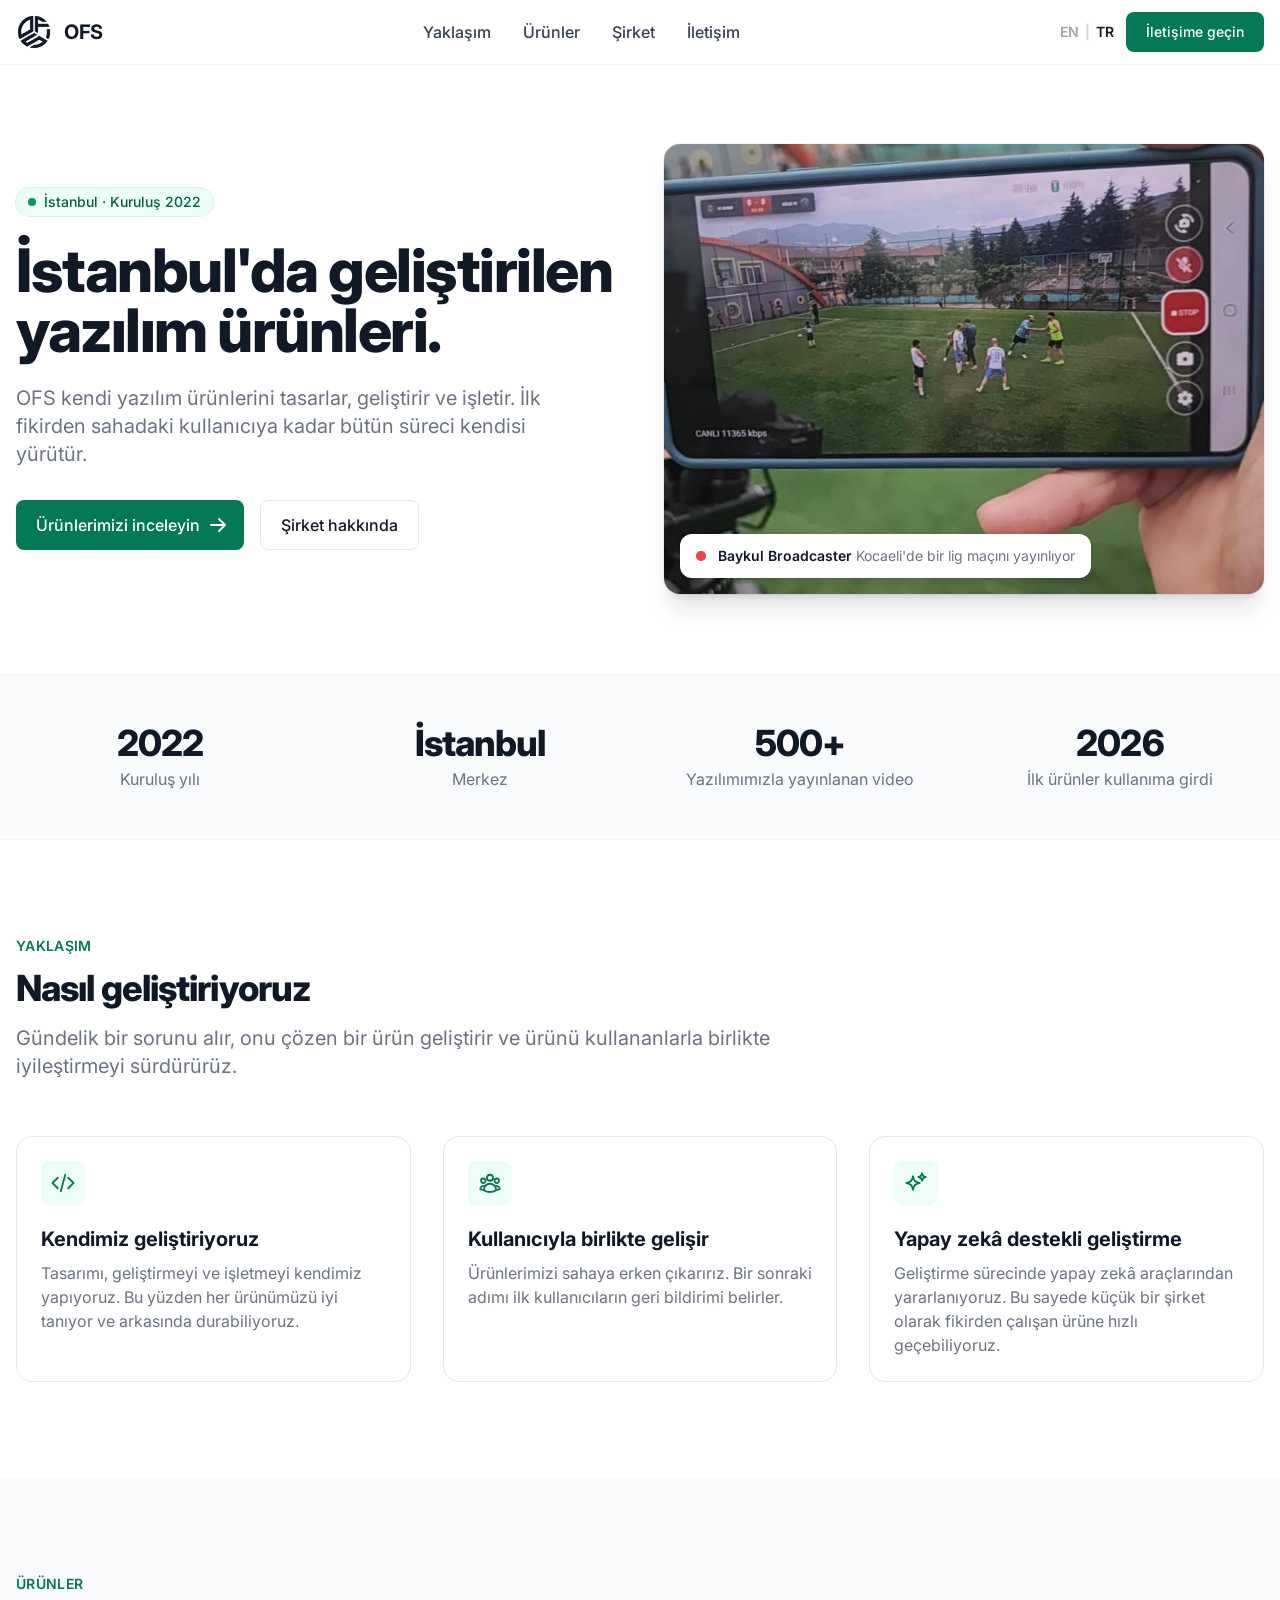
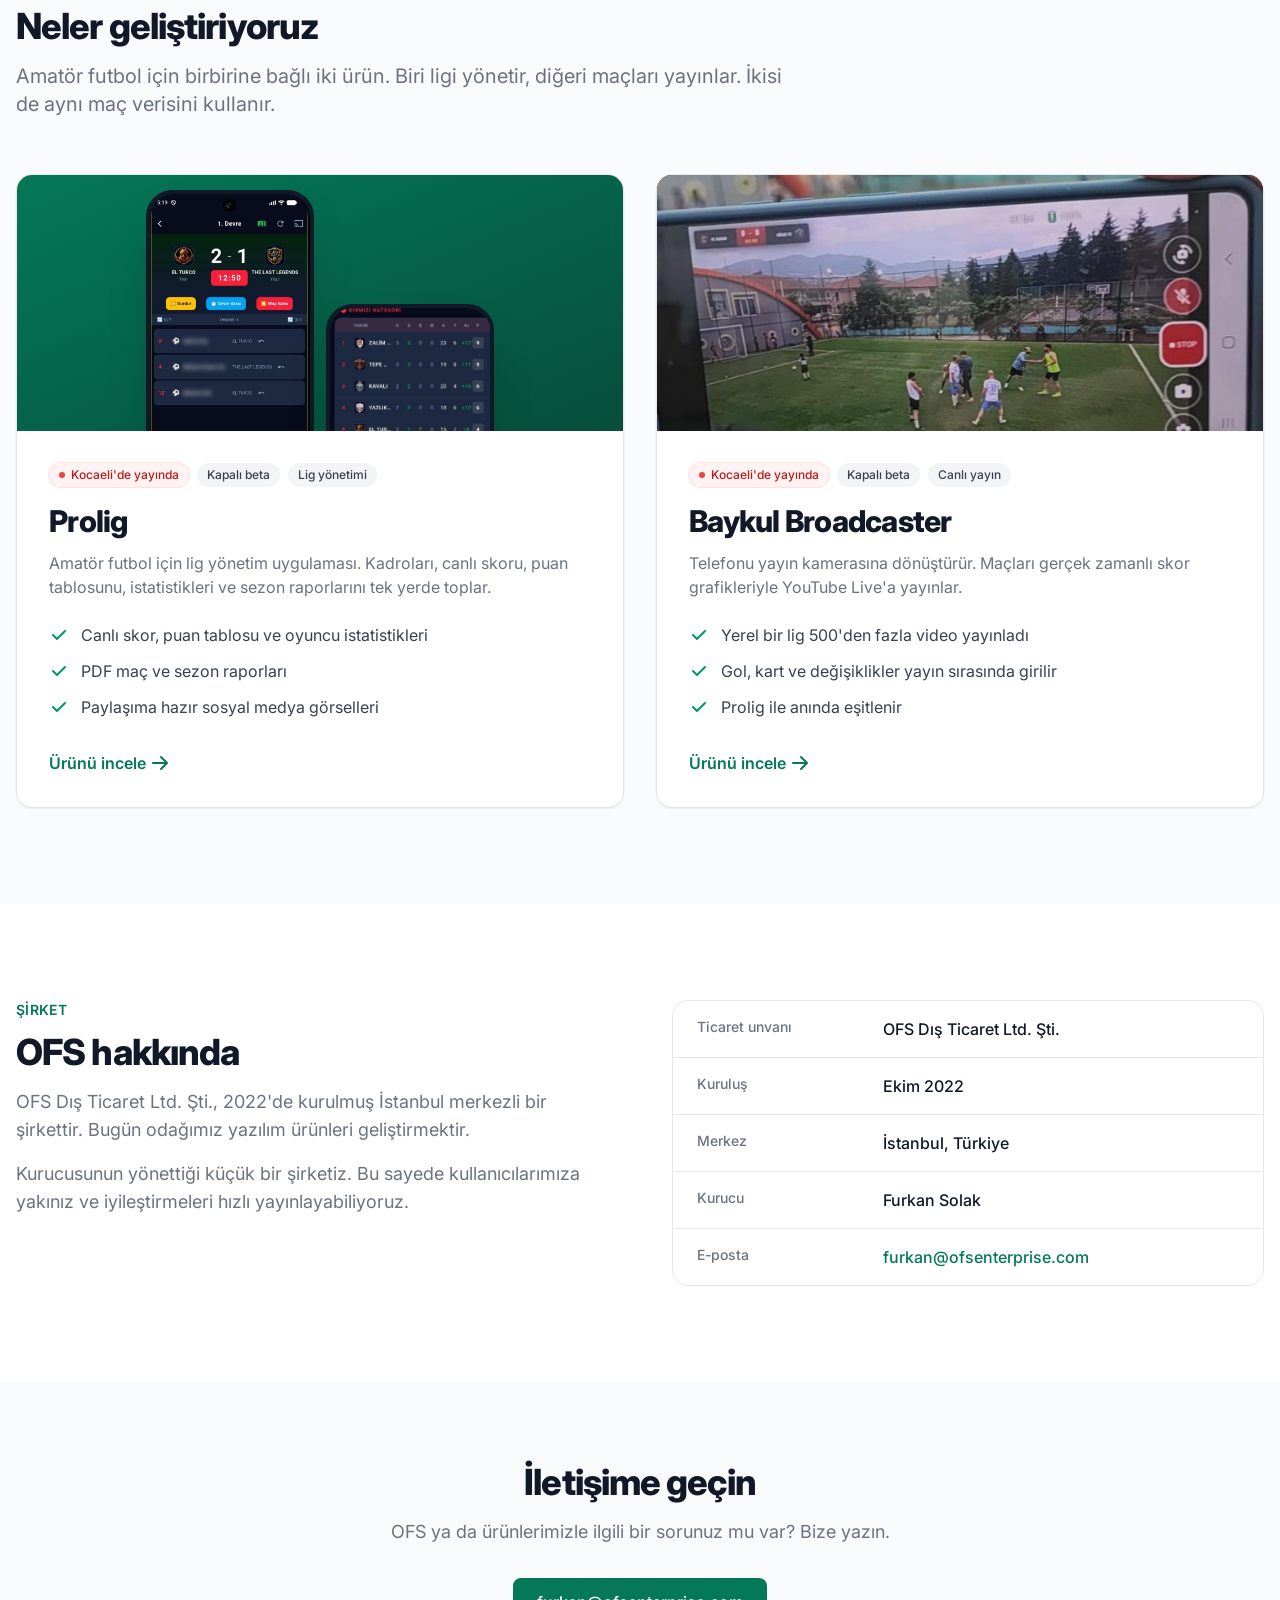
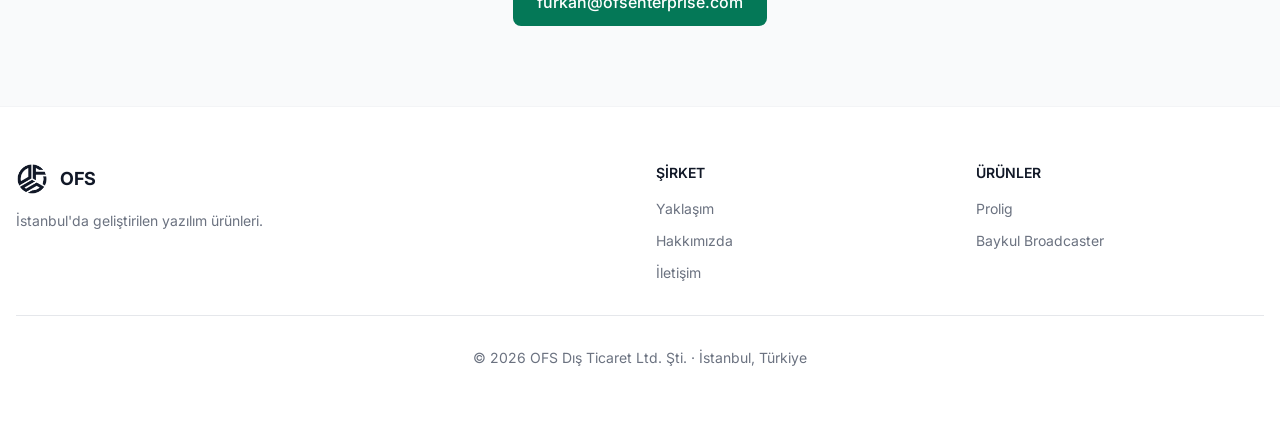
==== commit 53095b8e: "Copy edit: fix contradictions, plain wording, Turkish phrasing Co-Authored-By: Claude Opus 5.5 <nore" ====
--- a/tr/index.html
+++ b/tr/index.html
@@ -64,7 +64,7 @@
                     <span class="w-2 h-2 mr-2 bg-emerald-600 rounded-full"></span>İstanbul · Kuruluş 2022
                 </span>
                 <h1 class="max-w-2xl mb-6 text-4xl font-extrabold leading-tight tracking-tight md:text-5xl xl:text-6xl">İstanbul'da geliştirilen yazılım ürünleri.</h1>
-                <p class="max-w-xl mb-8 text-gray-500 md:text-lg lg:text-xl">OFS, kendi yazılım ürünlerini ilk fikirden sahadaki gerçek kullanıcılara kadar kendisi tasarlar, geliştirir ve işletir.</p>
+                <p class="max-w-xl mb-8 text-gray-500 md:text-lg lg:text-xl">OFS kendi yazılım ürünlerini tasarlar, geliştirir ve işletir. İlk fikirden sahadaki kullanıcıya kadar bütün süreci kendisi yürütür.</p>
                 <div class="space-y-4 sm:flex sm:space-y-0 sm:space-x-4">
                     <a href="#products" class="inline-flex items-center justify-center w-full px-5 py-3 text-base font-medium text-center text-white bg-emerald-700 rounded-lg sm:w-auto hover:bg-emerald-800 focus:ring-4 focus:ring-emerald-300">
                         Ürünlerimizi inceleyin
@@ -78,7 +78,7 @@
                     <img class="object-cover w-full shadow-xl aspect-[4/3] rounded-2xl ring-1 ring-gray-900/5" src="../images/app/streaming-pitch.jpg" alt="Tripod üzerindeki bir telefon, Baykul Broadcaster ile amatör bir futbol maçını yayınlıyor">
                     <figcaption class="absolute flex items-center px-4 py-3 bg-white shadow-lg left-4 bottom-4 rounded-xl ring-1 ring-gray-900/5">
                         <span class="relative flex w-2.5 h-2.5 mr-3"><span class="absolute inline-flex w-full h-full bg-red-400 rounded-full opacity-75 animate-ping"></span><span class="relative inline-flex w-2.5 h-2.5 bg-red-500 rounded-full"></span></span>
-                        <span class="text-sm"><span class="font-semibold">Baykul Broadcaster</span> <span class="text-gray-500">— Kocaeli'de bir lig maçını yayınlıyor</span></span>
+                        <span class="text-sm"><span class="font-semibold">Baykul Broadcaster</span> <span class="text-gray-500">Kocaeli'de bir lig maçını yayınlıyor</span></span>
                     </figcaption>
                 </figure>
             </div>
@@ -89,10 +89,10 @@
     <section class="bg-gray-50 border-y border-gray-100">
         <div class="max-w-screen-xl px-4 py-10 mx-auto lg:py-12">
             <dl class="grid grid-cols-2 gap-8 text-center lg:grid-cols-4">
-                <div><dt class="text-3xl font-extrabold tracking-tight md:text-4xl">2022</dt><dd class="mt-1 text-gray-500">Şirketin kuruluşu</dd></div>
+                <div><dt class="text-3xl font-extrabold tracking-tight md:text-4xl">2022</dt><dd class="mt-1 text-gray-500">Kuruluş yılı</dd></div>
                 <div><dt class="text-3xl font-extrabold tracking-tight md:text-4xl">İstanbul</dt><dd class="mt-1 text-gray-500">Merkez</dd></div>
                 <div><dt class="text-3xl font-extrabold tracking-tight md:text-4xl">500+</dt><dd class="mt-1 text-gray-500">Yazılımımızla yayınlanan video</dd></div>
-                <div><dt class="text-3xl font-extrabold tracking-tight md:text-4xl">2026</dt><dd class="mt-1 text-gray-500">Ürünler gerçek kullanıcılarla yayında</dd></div>
+                <div><dt class="text-3xl font-extrabold tracking-tight md:text-4xl">2026</dt><dd class="mt-1 text-gray-500">İlk ürünler kullanıma girdi</dd></div>
             </dl>
         </div>
     </section>
@@ -103,29 +103,29 @@
             <div class="max-w-screen-md mb-10 lg:mb-14">
                 <p class="mb-3 text-sm font-semibold tracking-wide text-emerald-700 uppercase">Yaklaşım</p>
                 <h2 class="mb-4 text-3xl font-extrabold tracking-tight md:text-4xl">Nasıl geliştiriyoruz</h2>
-                <p class="text-gray-500 sm:text-xl">Gündelik bir sorunu ele alır, ona çalışan bir ürün geliştirir ve ürünü kullananlarla birlikte iyileştirmeye devam ederiz.</p>
+                <p class="text-gray-500 sm:text-xl">Gündelik bir sorunu alır, onu çözen bir ürün geliştirir ve ürünü kullananlarla birlikte iyileştirmeyi sürdürürüz.</p>
             </div>
             <div class="grid gap-8 md:grid-cols-3">
                 <div class="p-6 border border-gray-200 rounded-2xl">
                     <div class="flex items-center justify-center w-11 h-11 mb-5 rounded-lg bg-emerald-50 text-emerald-700">
                         <svg class="w-6 h-6" fill="none" stroke="currentColor" stroke-width="1.8" viewBox="0 0 24 24"><path stroke-linecap="round" stroke-linejoin="round" d="M17.25 6.75L22.5 12l-5.25 5.25m-10.5 0L1.5 12l5.25-5.25m7.5-3l-4.5 16.5"/></svg>
                     </div>
-                    <h3 class="mb-2 text-xl font-bold">Kendi bünyemizde</h3>
-                    <p class="text-gray-500">Tasarım, geliştirme ve işletme tek çatı altında kalır; böylece her ürünü bütünüyle tanır ve destekleyebiliriz.</p>
+                    <h3 class="mb-2 text-xl font-bold">Kendimiz geliştiriyoruz</h3>
+                    <p class="text-gray-500">Tasarımı, geliştirmeyi ve işletmeyi kendimiz yapıyoruz. Bu yüzden her ürünümüzü iyi tanıyor ve arkasında durabiliyoruz.</p>
                 </div>
                 <div class="p-6 border border-gray-200 rounded-2xl">
                     <div class="flex items-center justify-center w-11 h-11 mb-5 rounded-lg bg-emerald-50 text-emerald-700">
                         <svg class="w-6 h-6" fill="none" stroke="currentColor" stroke-width="1.8" viewBox="0 0 24 24"><path stroke-linecap="round" stroke-linejoin="round" d="M18 18.72a9.094 9.094 0 003.741-.479 3 3 0 00-4.682-2.72m.94 3.198l.001.031c0 .225-.012.447-.037.666A11.944 11.944 0 0112 21c-2.17 0-4.207-.576-5.963-1.584A6.062 6.062 0 016 18.719m12 0a5.971 5.971 0 00-.941-3.197m0 0A5.995 5.995 0 0012 12.75a5.995 5.995 0 00-5.058 2.772m0 0a3 3 0 00-4.681 2.72 8.986 8.986 0 003.74.477m.94-3.197a5.971 5.971 0 00-.94 3.197M15 6.75a3 3 0 11-6 0 3 3 0 016 0zm6 3a2.25 2.25 0 11-4.5 0 2.25 2.25 0 014.5 0zm-13.5 0a2.25 2.25 0 11-4.5 0 2.25 2.25 0 014.5 0z"/></svg>
                     </div>
-                    <h3 class="mb-2 text-xl font-bold">Gerçek kullanıcılarla şekillenir</h3>
-                    <p class="text-gray-500">Ürünler sahaya erken çıkar. Bir sonraki adımı ilk kullanıcılardan gelen geri bildirim belirler.</p>
+                    <h3 class="mb-2 text-xl font-bold">Kullanıcıyla birlikte gelişir</h3>
+                    <p class="text-gray-500">Ürünlerimizi sahaya erken çıkarırız. Bir sonraki adımı ilk kullanıcıların geri bildirimi belirler.</p>
                 </div>
                 <div class="p-6 border border-gray-200 rounded-2xl">
                     <div class="flex items-center justify-center w-11 h-11 mb-5 rounded-lg bg-emerald-50 text-emerald-700">
                         <svg class="w-6 h-6" fill="none" stroke="currentColor" stroke-width="1.8" viewBox="0 0 24 24"><path stroke-linecap="round" stroke-linejoin="round" d="M9.813 15.904L9 18.75l-.813-2.846a4.5 4.5 0 00-3.09-3.09L2.25 12l2.846-.813a4.5 4.5 0 003.09-3.09L9 5.25l.813 2.846a4.5 4.5 0 003.09 3.09L15.75 12l-2.846.813a4.5 4.5 0 00-3.09 3.09zM18.259 8.715L18 9.75l-.259-1.035a3.375 3.375 0 00-2.455-2.456L14.25 6l1.036-.259a3.375 3.375 0 002.455-2.456L18 2.25l.259 1.035a3.375 3.375 0 002.456 2.456L21.75 6l-1.035.259a3.375 3.375 0 00-2.456 2.456z"/></svg>
                     </div>
                     <h3 class="mb-2 text-xl font-bold">Yapay zekâ destekli geliştirme</h3>
-                    <p class="text-gray-500">Modern yapay zekâ araçlarıyla geliştiriyoruz; bu, küçük bir şirketin fikirden çalışan ürüne hızla ilerlemesini sağlıyor.</p>
+                    <p class="text-gray-500">Geliştirme sürecinde yapay zekâ araçlarından yararlanıyoruz. Bu sayede küçük bir şirket olarak fikirden çalışan ürüne hızlı geçebiliyoruz.</p>
                 </div>
             </div>
         </div>
@@ -137,7 +137,7 @@
             <div class="max-w-screen-md mb-10 lg:mb-14">
                 <p class="mb-3 text-sm font-semibold tracking-wide text-emerald-700 uppercase">Ürünler</p>
                 <h2 class="mb-4 text-3xl font-extrabold tracking-tight md:text-4xl">Neler geliştiriyoruz</h2>
-                <p class="text-gray-500 sm:text-xl">Amatör futbol için birbirine bağlı iki ürün. Her biri tek başına çalışır; birlikte kullanıldığında yayın ve lig hep eşzamanlı kalır.</p>
+                <p class="text-gray-500 sm:text-xl">Amatör futbol için birbirine bağlı iki ürün. Biri ligi yönetir, diğeri maçları yayınlar. İkisi de aynı maç verisini kullanır.</p>
             </div>
 
             <div class="grid gap-8 lg:grid-cols-2">
@@ -153,7 +153,7 @@
                             <span class="px-2.5 py-1 text-xs font-medium text-gray-700 bg-gray-100 rounded-full">Lig yönetimi</span>
                         </div>
                         <h3 class="mb-3 text-2xl font-extrabold tracking-tight md:text-3xl">Prolig</h3>
-                        <p class="mb-6 text-gray-500">Amatör futbol için lig yönetim uygulaması: kadrolardan canlı skora, puan tablosundan istatistiklere ve sezon raporlarına.</p>
+                        <p class="mb-6 text-gray-500">Amatör futbol için lig yönetim uygulaması. Kadroları, canlı skoru, puan tablosunu, istatistikleri ve sezon raporlarını tek yerde toplar.</p>
                         <ul class="mb-8 space-y-3 text-gray-700">
                             <li class="flex"><svg class="flex-shrink-0 w-5 h-5 mt-0.5 mr-3 text-emerald-600" fill="currentColor" viewBox="0 0 20 20"><path fill-rule="evenodd" d="M16.707 5.293a1 1 0 010 1.414l-8 8a1 1 0 01-1.414 0l-4-4a1 1 0 011.414-1.414L8 12.586l7.293-7.293a1 1 0 011.414 0z" clip-rule="evenodd"></path></svg><span>Canlı skor, puan tablosu ve oyuncu istatistikleri</span></li>
                             <li class="flex"><svg class="flex-shrink-0 w-5 h-5 mt-0.5 mr-3 text-emerald-600" fill="currentColor" viewBox="0 0 20 20"><path fill-rule="evenodd" d="M16.707 5.293a1 1 0 010 1.414l-8 8a1 1 0 01-1.414 0l-4-4a1 1 0 011.414-1.414L8 12.586l7.293-7.293a1 1 0 011.414 0z" clip-rule="evenodd"></path></svg><span>PDF maç ve sezon raporları</span></li>
@@ -193,7 +193,7 @@
                 <p class="mb-3 text-sm font-semibold tracking-wide text-emerald-700 uppercase">Şirket</p>
                 <h2 class="mb-4 text-3xl font-extrabold tracking-tight md:text-4xl">OFS hakkında</h2>
                 <p class="mb-4 text-gray-500 md:text-lg">OFS Dış Ticaret Ltd. Şti., 2022'de kurulmuş İstanbul merkezli bir şirkettir. Bugün odağımız yazılım ürünleri geliştirmektir.</p>
-                <p class="text-gray-500 md:text-lg">Kurucusu tarafından yönetilen küçük bir şirketiz. Bu sayede kullanıcılarımıza yakın duruyor ve iyileştirmeleri hızla yayına alabiliyoruz.</p>
+                <p class="text-gray-500 md:text-lg">Kurucusunun yönettiği küçük bir şirketiz. Bu sayede kullanıcılarımıza yakınız ve iyileştirmeleri hızlı yayınlayabiliyoruz.</p>
             </div>
             <div class="mt-10 lg:mt-0">
                 <dl class="overflow-hidden border border-gray-200 divide-y divide-gray-200 rounded-2xl">
@@ -212,7 +212,7 @@
         <div class="max-w-screen-xl px-4 py-16 mx-auto lg:py-20">
             <div class="max-w-screen-sm mx-auto text-center">
                 <h2 class="mb-4 text-3xl font-extrabold tracking-tight md:text-4xl">İletişime geçin</h2>
-                <p class="mb-8 text-gray-500 md:text-lg">OFS ya da ürünlerimizle ilgili bir sorunuz mu var? Sizden haber almaktan memnuniyet duyarız.</p>
+                <p class="mb-8 text-gray-500 md:text-lg">OFS ya da ürünlerimizle ilgili bir sorunuz mu var? Bize yazın.</p>
                 <a href="mailto:furkan@ofsenterprise.com" class="inline-flex items-center justify-center px-6 py-3 text-base font-medium text-white bg-emerald-700 rounded-lg hover:bg-emerald-800 focus:ring-4 focus:ring-emerald-300">furkan@ofsenterprise.com</a>
             </div>
         </div>
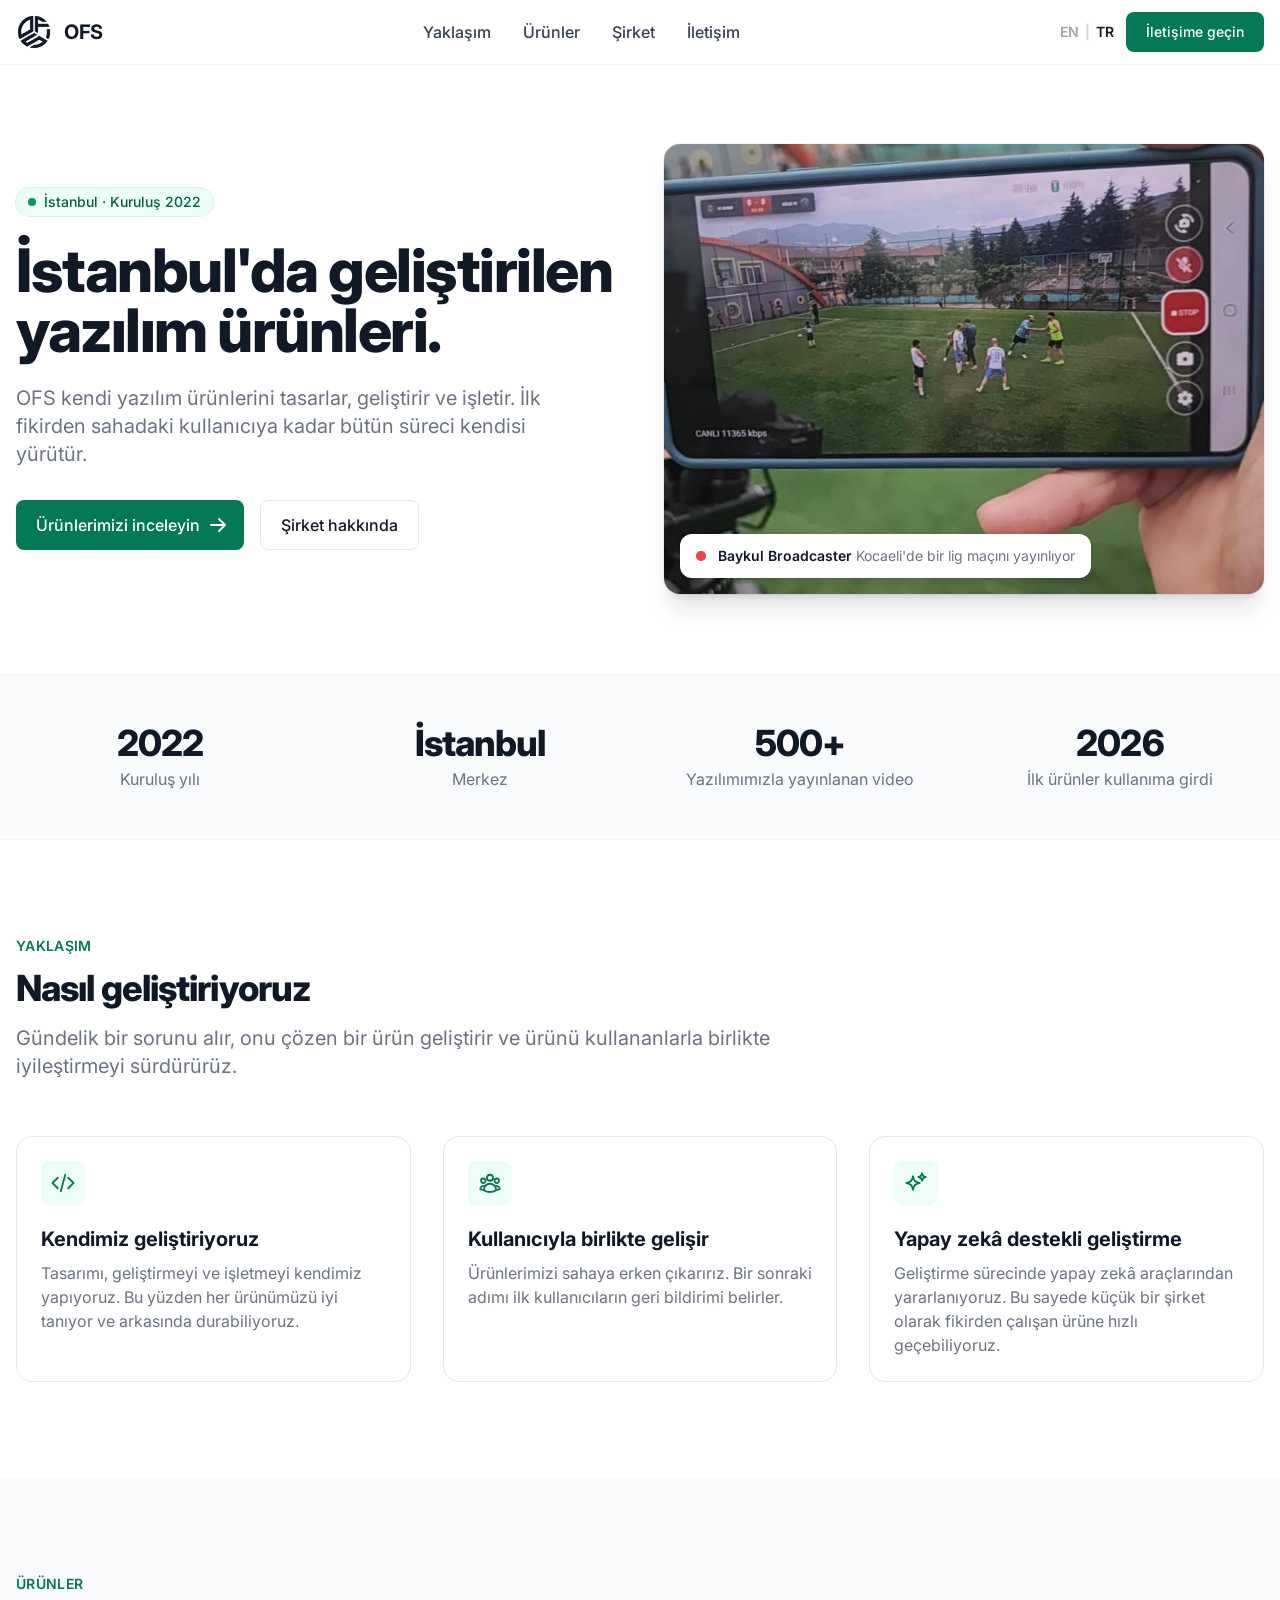
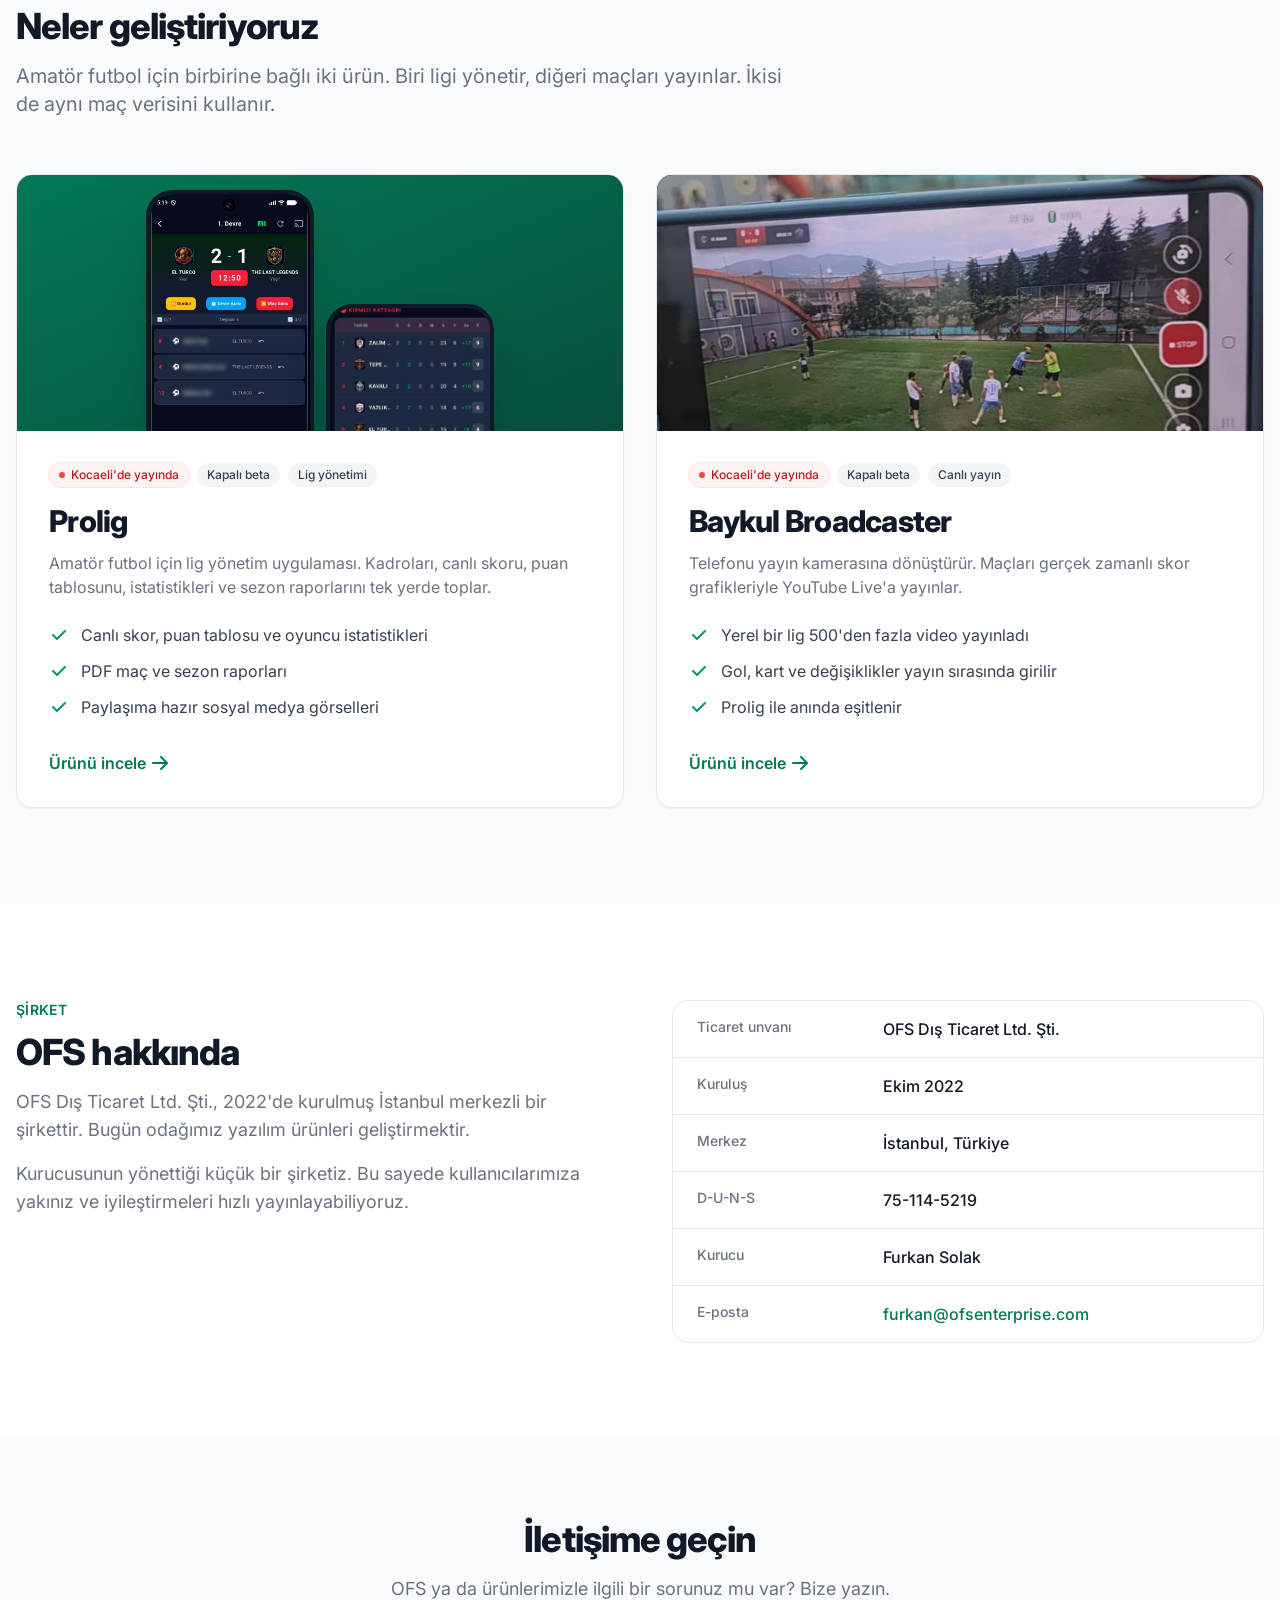
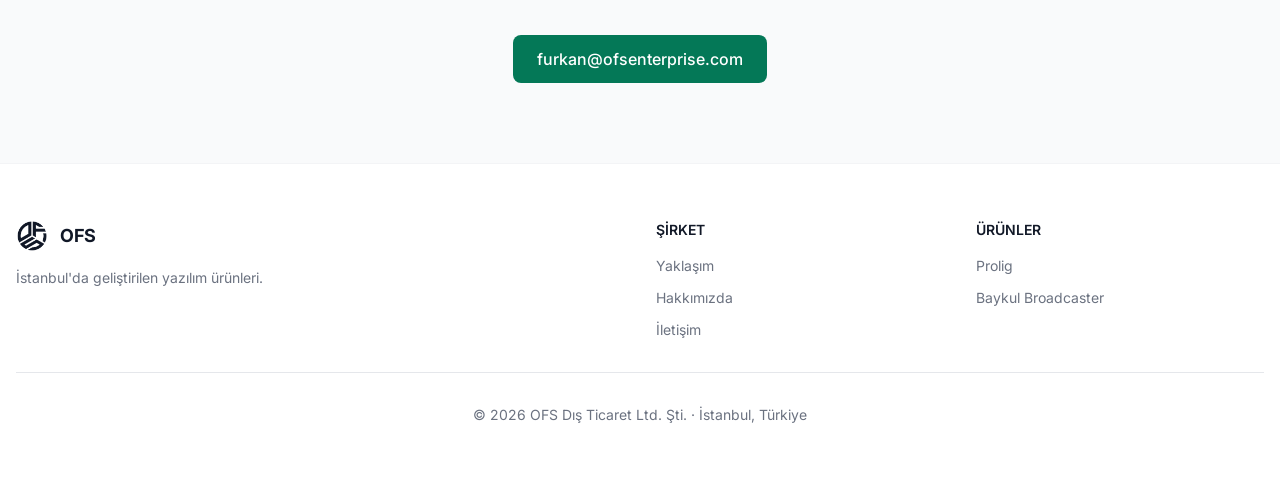
==== commit 0a175d8e: "Add D-U-N-S number to company details Co-Authored-By: Claude Opus 5.5 <noreply@anthropic.com>" ====
--- a/tr/index.html
+++ b/tr/index.html
@@ -200,6 +200,7 @@
                     <div class="grid grid-cols-3 gap-4 px-6 py-4"><dt class="text-sm font-medium text-gray-500">Ticaret unvanı</dt><dd class="col-span-2 font-medium">OFS Dış Ticaret Ltd. Şti.</dd></div>
                     <div class="grid grid-cols-3 gap-4 px-6 py-4"><dt class="text-sm font-medium text-gray-500">Kuruluş</dt><dd class="col-span-2 font-medium">Ekim 2022</dd></div>
                     <div class="grid grid-cols-3 gap-4 px-6 py-4"><dt class="text-sm font-medium text-gray-500">Merkez</dt><dd class="col-span-2 font-medium">İstanbul, Türkiye</dd></div>
+                    <div class="grid grid-cols-3 gap-4 px-6 py-4"><dt class="text-sm font-medium text-gray-500">D-U-N-S</dt><dd class="col-span-2 font-medium">75-114-5219</dd></div>
                     <div class="grid grid-cols-3 gap-4 px-6 py-4"><dt class="text-sm font-medium text-gray-500">Kurucu</dt><dd class="col-span-2 font-medium">Furkan Solak</dd></div>
                     <div class="grid grid-cols-3 gap-4 px-6 py-4"><dt class="text-sm font-medium text-gray-500">E-posta</dt><dd class="col-span-2 font-medium"><a class="text-emerald-700 hover:underline" href="mailto:furkan@ofsenterprise.com">furkan@ofsenterprise.com</a></dd></div>
                 </dl>
